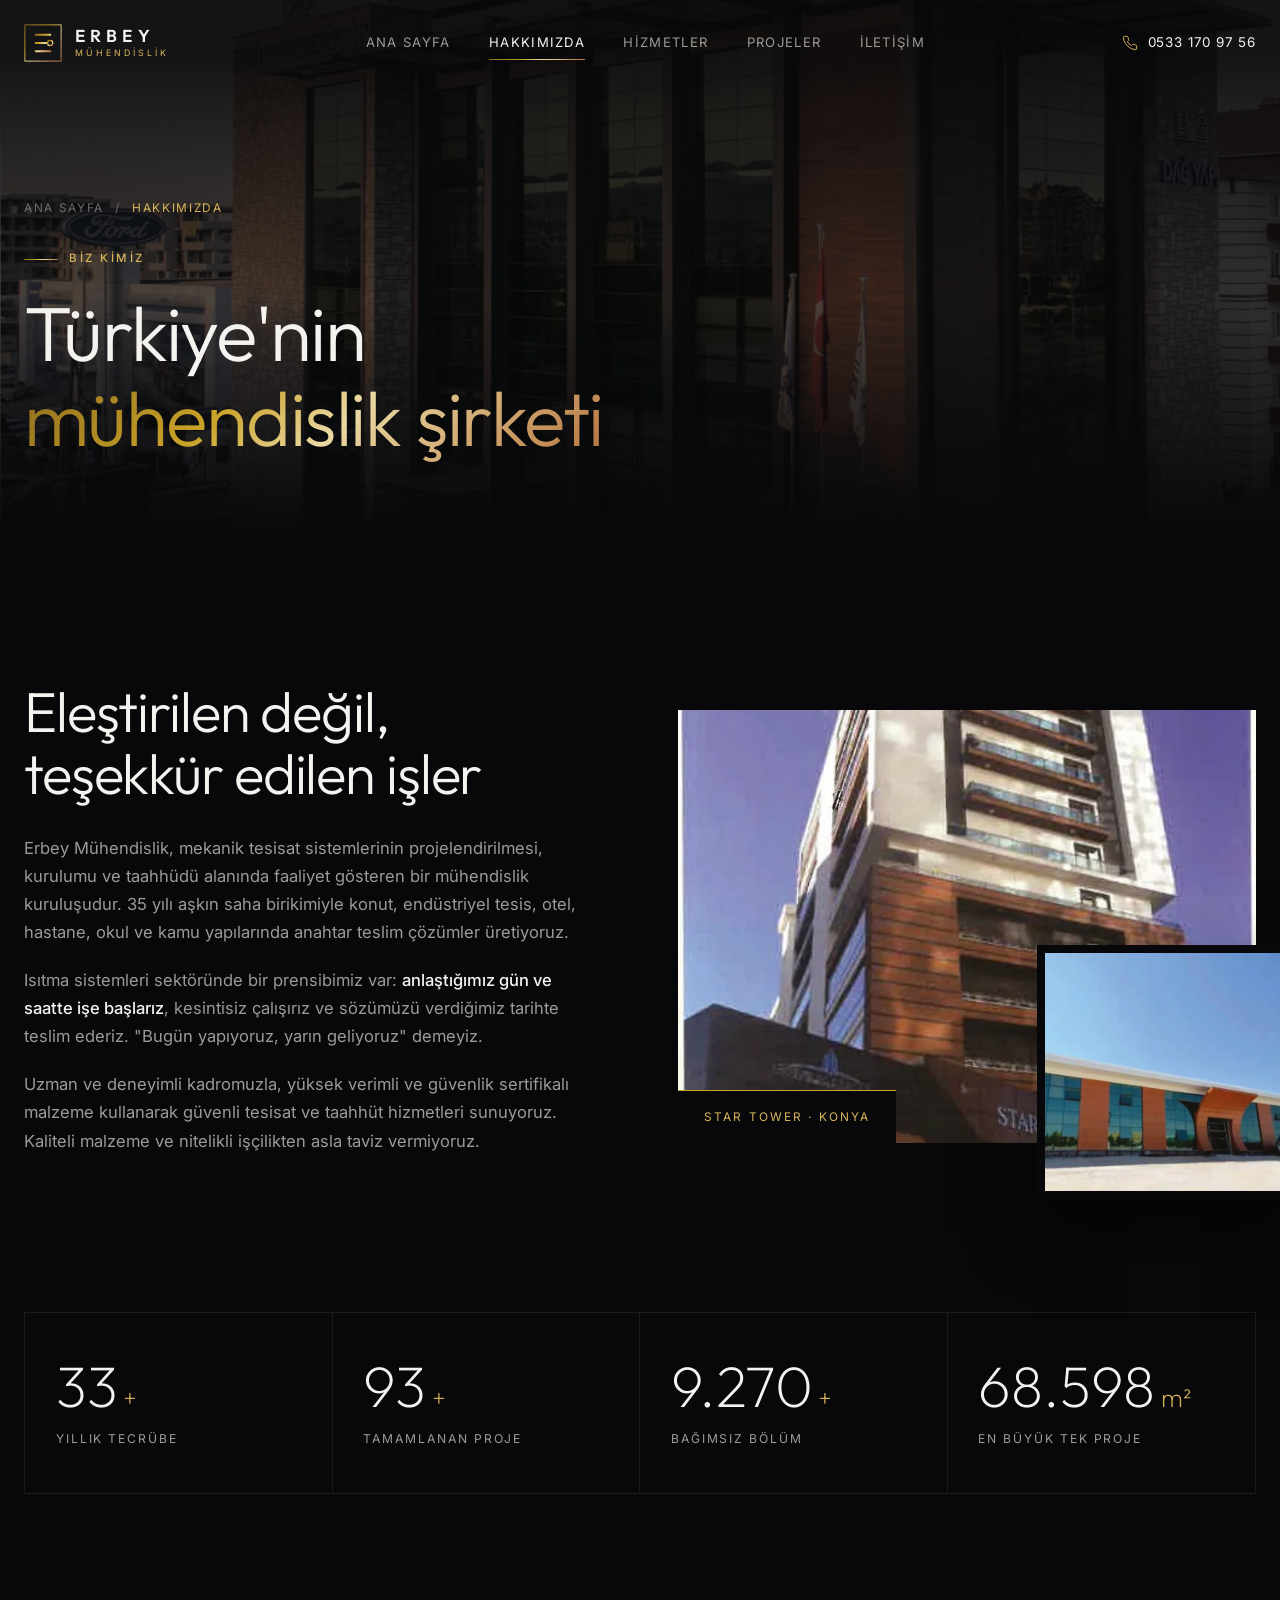
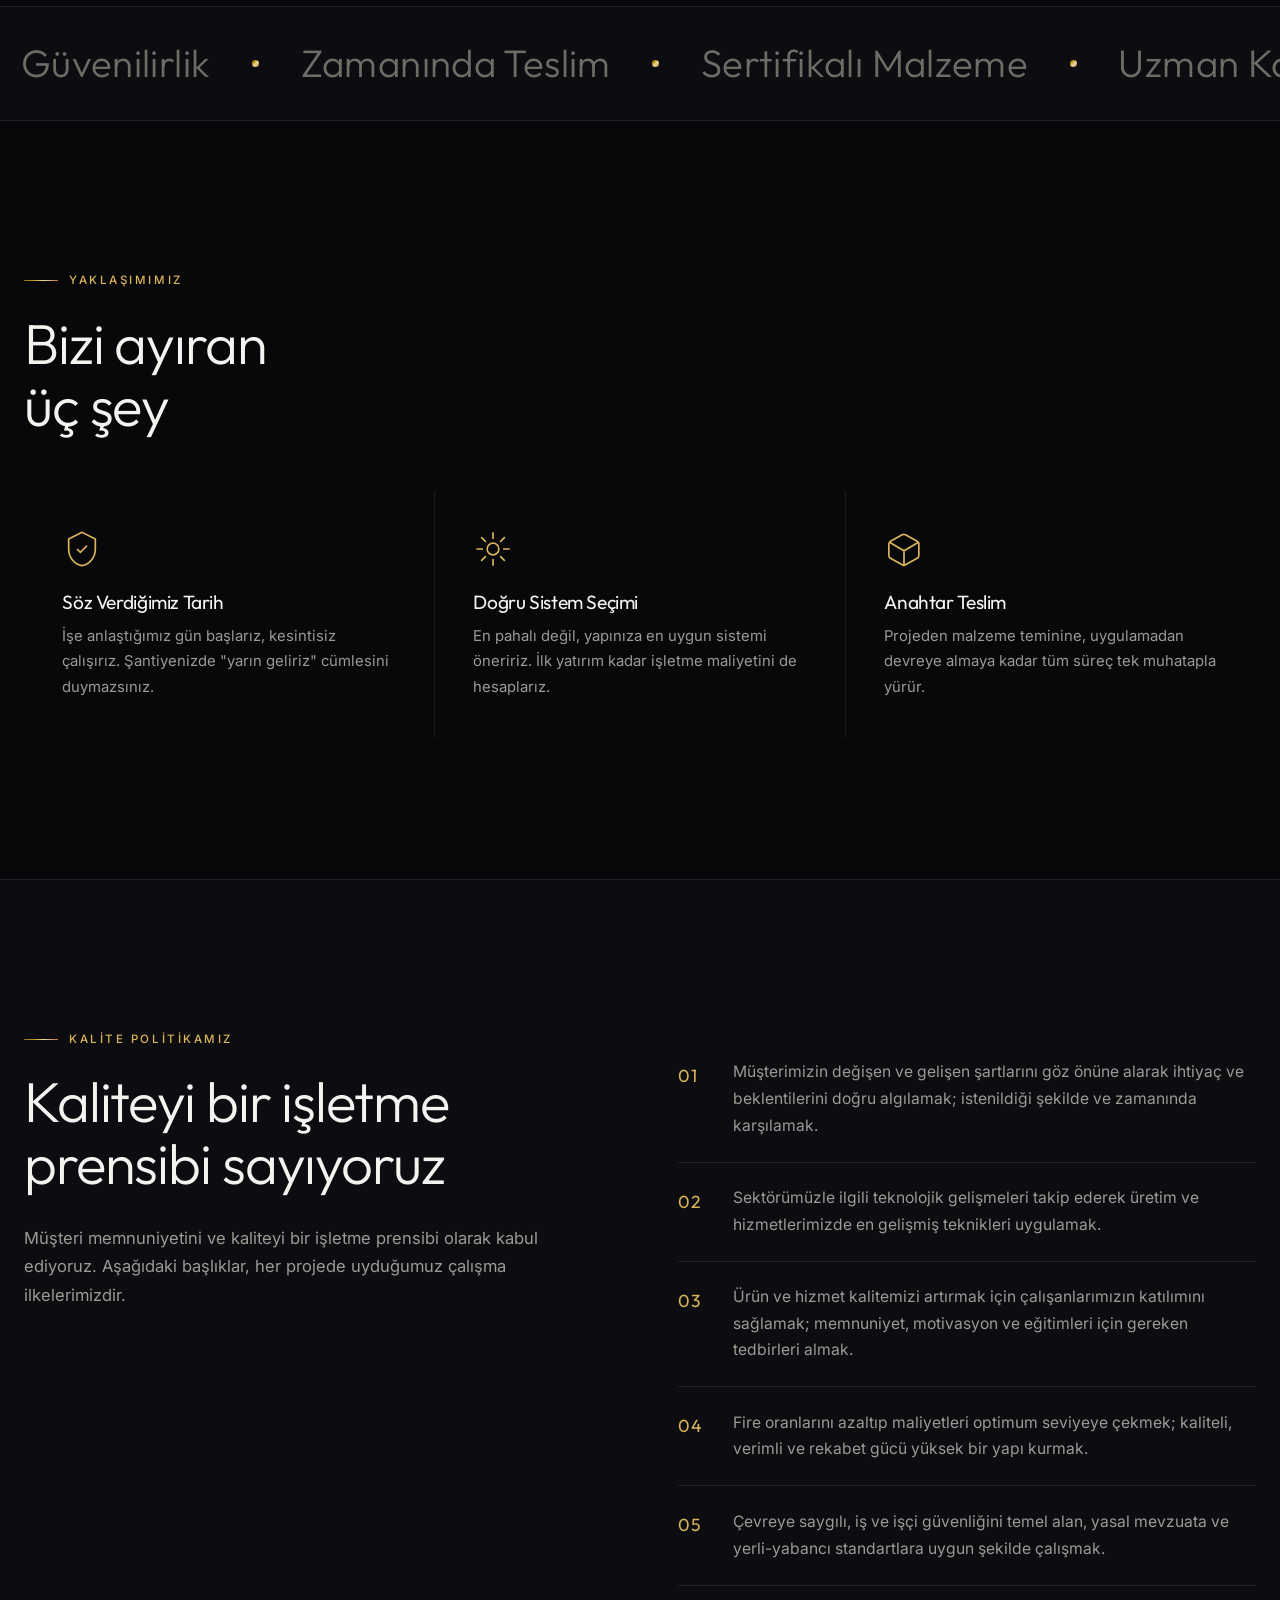
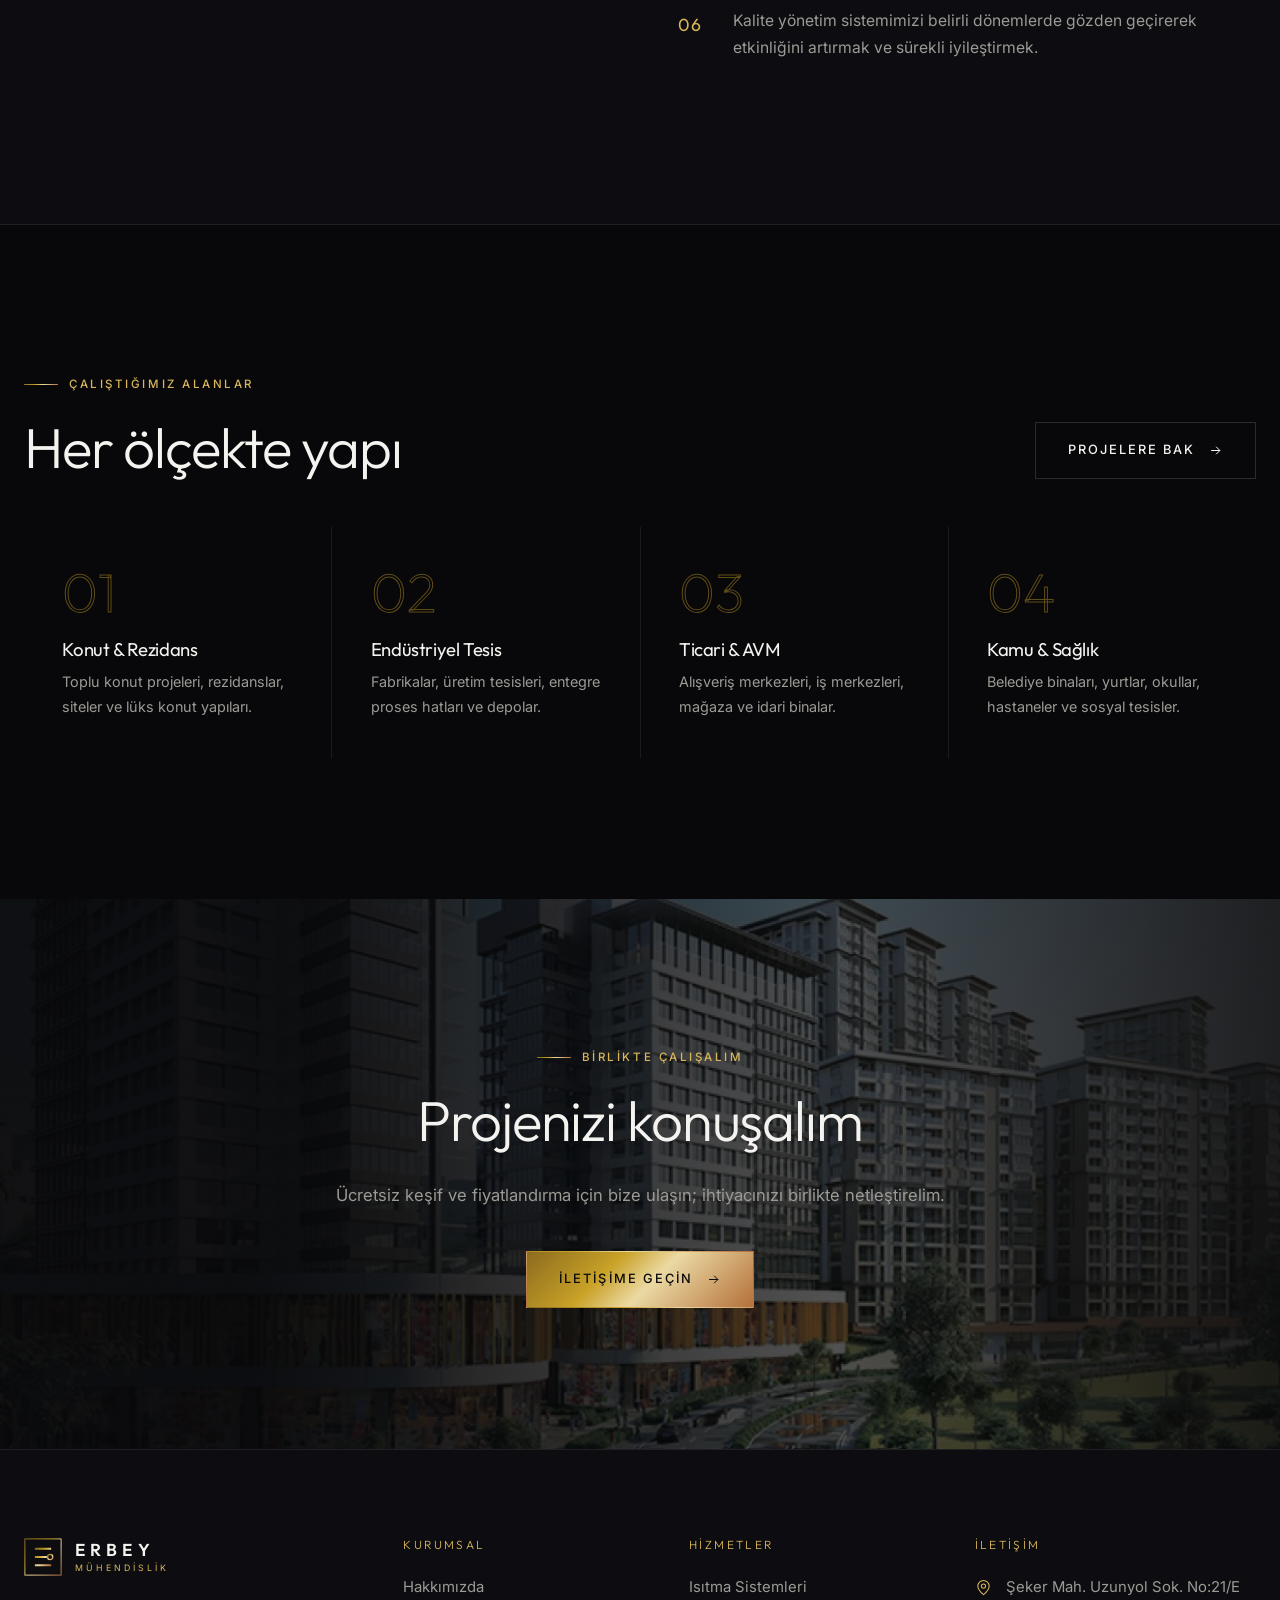
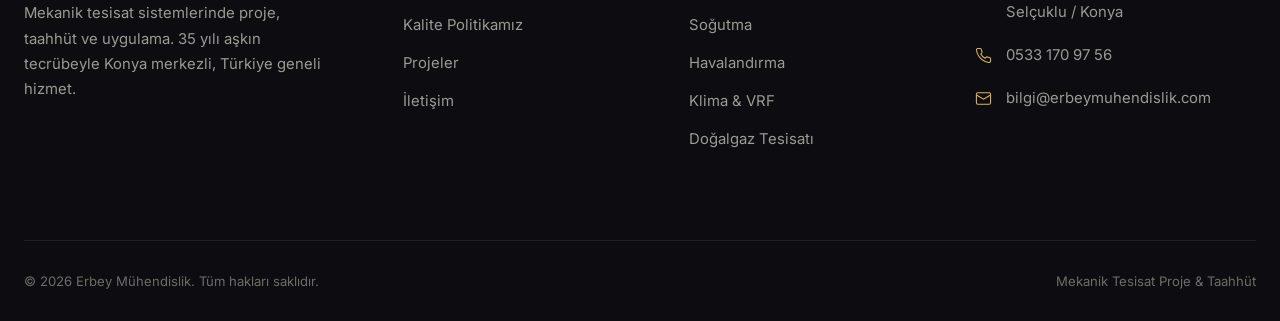
==== hakkimizda.html @ 3fdb0b30 "Erbey Mühendislik kurumsal web sitesi 5 sayfa (ana sayfa, hakkımızda, hizmetler, projeler, iletişim)" ====
<!DOCTYPE html>
<html lang="tr">
<head>
<meta charset="utf-8">
<meta name="viewport" content="width=device-width, initial-scale=1">
<title>Hakkımızda — Erbey Mühendislik</title>
<meta name="description" content="Erbey Mühendislik; 35 yılı aşkın tecrübeyle mekanik tesisat sistemlerinin projelendirilmesi, kurulumu ve taahhüdü alanında hizmet veren bir mühendislik kuruluşudur.">
<meta name="theme-color" content="#08080A">
<link rel="canonical" href="https://erbeymuhendislik.com/hakkimizda.html">
<meta property="og:type" content="website">
<meta property="og:title" content="Hakkımızda — Erbey Mühendislik">
<meta property="og:description" content="35 yılı aşkın mekanik tesisat tecrübesi.">
<meta property="og:image" content="assets/img/projeler/dag-muhendislik-idari-bina-800.jpg">

<link rel="icon" href="assets/img/favicon.svg" type="image/svg+xml">
<link rel="preconnect" href="https://fonts.googleapis.com">
<link rel="preconnect" href="https://fonts.gstatic.com" crossorigin>
<link href="https://fonts.googleapis.com/css2?family=Inter:wght@300;400;500&family=Outfit:wght@200;300;400;500;600&display=swap" rel="stylesheet">
<link rel="stylesheet" href="assets/css/style.css">
<style>
  .vals { display: grid; grid-template-columns: repeat(3, 1fr); gap: 1px; background: var(--line); }
  .val { background: var(--ink); padding: clamp(1.8rem, 3vw, 2.6rem); }
  .val__icon { width: 40px; height: 40px; color: var(--gold-soft); margin-bottom: 1.4rem; }
  .val__icon svg { width: 100%; height: 100%; stroke-width: 1; }
  .val h3 { font-size: 1.2rem; font-weight: 400; margin-bottom: .7rem; }
  .val p { font-size: .93rem; color: var(--muted); margin: 0; }
  .policy { list-style: none; margin: 2.4rem 0 0; padding: 0; display: grid; gap: 1.4rem; counter-reset: p; }
  .policy li {
    counter-increment: p; position: relative; padding-left: 3.4rem;
    color: var(--muted); font-size: .98rem; border-bottom: 1px solid var(--line); padding-bottom: 1.4rem;
  }
  .policy li:last-child { border-bottom: 0; }
  .policy li::before {
    content: counter(p, decimal-leading-zero); position: absolute; left: 0; top: .1rem;
    font-family: 'Outfit', sans-serif; font-size: 1.1rem; color: var(--gold-soft); letter-spacing: .04em;
  }
  @media (max-width: 900px) { .vals { grid-template-columns: 1fr; } }
</style>
</head>
<body>

<div class="pre" aria-hidden="true">
  <div class="pre__in">
    <img class="pre__mark" src="assets/img/logo.svg" alt="">
    <div class="pre__bar"><i></i></div>
    <div class="pre__txt">Erbey Mühendislik</div>
  </div>
</div>
<div class="progress" aria-hidden="true"></div>

<header class="hdr">
  <div class="hdr__in">
    <a class="logo" href="index.html" aria-label="Erbey Mühendislik ana sayfa">
      <img class="logo__mark" src="assets/img/logo.svg" alt="">
      <span class="logo__txt">
        <span class="logo__name">ERBEY</span>
        <span class="logo__sub">Mühendislik</span>
      </span>
    </a>
    <nav class="nav" aria-label="Ana menü">
      <a class="nav__link" href="index.html">Ana Sayfa</a>
      <a class="nav__link is-active" href="hakkimizda.html">Hakkımızda</a>
      <a class="nav__link" href="hizmetler.html">Hizmetler</a>
      <a class="nav__link" href="projeler.html">Projeler</a>
      <a class="nav__link" href="iletisim.html">İletişim</a>
    </nav>
    <div class="hdr__cta">
      <a class="hdr__phone" href="tel:+905331709756">
        <svg viewBox="0 0 24 24" fill="none" stroke="currentColor" stroke-width="1.5"><path d="M22 16.9v3a2 2 0 0 1-2.2 2 19.8 19.8 0 0 1-8.6-3.1 19.5 19.5 0 0 1-6-6A19.8 19.8 0 0 1 2.1 4.2 2 2 0 0 1 4.1 2h3a2 2 0 0 1 2 1.7c.1 1 .4 1.9.7 2.8a2 2 0 0 1-.4 2.1L8.1 9.9a16 16 0 0 0 6 6l1.3-1.3a2 2 0 0 1 2.1-.5c.9.4 1.8.6 2.8.7a2 2 0 0 1 1.7 2Z"/></svg>
        0533 170 97 56
      </a>
      <button class="burger" aria-label="Menüyü aç" aria-expanded="false"><span></span><span></span><span></span></button>
    </div>
  </div>
</header>

<div class="mmenu">
  <nav class="mmenu__list" aria-label="Mobil menü">
    <a class="mmenu__link" href="index.html">Ana Sayfa</a>
    <a class="mmenu__link" href="hakkimizda.html">Hakkımızda</a>
    <a class="mmenu__link" href="hizmetler.html">Hizmetler</a>
    <a class="mmenu__link" href="projeler.html">Projeler</a>
    <a class="mmenu__link" href="iletisim.html">İletişim</a>
  </nav>
  <div class="mmenu__foot">
    Şeker Mah. Uzunyol Sok. No:21/E · Selçuklu / Konya
    <a href="tel:+905331709756">0533 170 97 56</a>
    <a href="mailto:bilgi@erbeymuhendislik.com">bilgi@erbeymuhendislik.com</a>
  </div>
</div>

<main>

<section class="phead">
  <div class="phead__bg">
    <picture>
      <source srcset="assets/img/projeler/dag-muhendislik-idari-bina.webp" type="image/webp">
      <img src="assets/img/projeler/dag-muhendislik-idari-bina.jpg" alt="">
    </picture>
  </div>
  <div class="shell">
    <nav class="crumb" aria-label="Konum"><a href="index.html">Ana Sayfa</a> / <span>Hakkımızda</span></nav>
    <span class="eyebrow">Biz Kimiz</span>
    <h1 class="h-xl">Türkiye'nin<br><span class="gold-text">mühendislik şirketi</span></h1>
  </div>
</section>

<!-- Giriş -->
<section class="pad">
  <div class="shell split">
    <div data-rv="left">
      <h2 class="h-lg">Eleştirilen değil,<br>teşekkür edilen işler</h2>
      <p class="lede" style="margin-top:1.8rem">
        Erbey Mühendislik, mekanik tesisat sistemlerinin projelendirilmesi, kurulumu ve taahhüdü
        alanında faaliyet gösteren bir mühendislik kuruluşudur. 35 yılı aşkın saha birikimiyle
        konut, endüstriyel tesis, otel, hastane, okul ve kamu yapılarında anahtar teslim
        çözümler üretiyoruz.
      </p>
      <p class="lede" style="margin-top:1.2rem">
        Isıtma sistemleri sektöründe bir prensibimiz var: <b style="color:var(--text);font-weight:500">
        anlaştığımız gün ve saatte işe başlarız</b>, kesintisiz çalışırız ve sözümüzü verdiğimiz
        tarihte teslim ederiz. "Bugün yapıyoruz, yarın geliyoruz" demeyiz.
      </p>
      <p class="lede" style="margin-top:1.2rem">
        Uzman ve deneyimli kadromuzla, yüksek verimli ve güvenlik sertifikalı malzeme kullanarak
        güvenli tesisat ve taahhüt hizmetleri sunuyoruz. Kaliteli malzeme ve nitelikli işçilikten
        asla taviz vermiyoruz.
      </p>
    </div>

    <div class="figure-stack" data-rv="right" data-rvd=".15">
      <div class="figure">
        <picture>
          <source srcset="assets/img/projeler/star-tower-sitesi-800.webp" type="image/webp">
          <img src="assets/img/projeler/star-tower-sitesi-800.jpg" alt="Star Tower Sitesi" loading="lazy">
        </picture>
        <span class="figure__tag">Star Tower · Konya</span>
      </div>
      <div class="figure figure-stack__b">
        <picture>
          <source srcset="assets/img/projeler/ozen-makina-800.webp" type="image/webp">
          <img src="assets/img/projeler/ozen-makina-800.jpg" alt="Özen Makina tesisi" loading="lazy">
        </picture>
      </div>
    </div>
  </div>
</section>

<!-- Rakamlar -->
<section style="padding-bottom:clamp(4rem,9vw,7rem)">
  <div class="shell">
    <div class="stats" data-rv>
      <div class="stat">
        <div class="stat__num"><span data-count="35">0</span><i>+</i></div>
        <div class="stat__label">Yıllık Tecrübe</div>
      </div>
      <div class="stat">
        <div class="stat__num"><span data-count="100">0</span><i>+</i></div>
        <div class="stat__label">Tamamlanan Proje</div>
      </div>
      <div class="stat">
        <div class="stat__num"><span data-count="10000">0</span><i>+</i></div>
        <div class="stat__label">Bağımsız Bölüm</div>
      </div>
      <div class="stat">
        <div class="stat__num"><span data-count="74000">0</span><i>m²</i></div>
        <div class="stat__label">En Büyük Tek Proje</div>
      </div>
    </div>
  </div>
</section>

<div class="marquee marquee--rev" aria-hidden="true" style="--dur:36s">
  <div class="marquee__track">
    <span class="marquee__item">Güvenilirlik</span><span class="marquee__item">Zamanında Teslim</span>
    <span class="marquee__item">Sertifikalı Malzeme</span><span class="marquee__item">Uzman Kadro</span>
    <span class="marquee__item">Enerji Verimliliği</span><span class="marquee__item">İş Güvenliği</span>
    <span class="marquee__item">Güvenilirlik</span><span class="marquee__item">Zamanında Teslim</span>
    <span class="marquee__item">Sertifikalı Malzeme</span><span class="marquee__item">Uzman Kadro</span>
    <span class="marquee__item">Enerji Verimliliği</span><span class="marquee__item">İş Güvenliği</span>
  </div>
</div>

<!-- Değerler -->
<section class="pad">
  <div class="shell">
    <div style="max-width:44rem;margin-bottom:3.4rem" data-rv>
      <span class="eyebrow">Yaklaşımımız</span>
      <h2 class="h-lg">Bizi ayıran<br>üç şey</h2>
    </div>
    <div class="vals" data-rv>
      <div class="val">
        <div class="val__icon"><svg viewBox="0 0 24 24" fill="none" stroke="currentColor"><path d="M12 2 4 6v6c0 5 3.4 9.4 8 10 4.6-.6 8-5 8-10V6l-8-4Z"/><path d="m9 12 2 2 4-4"/></svg></div>
        <h3>Söz Verdiğimiz Tarih</h3>
        <p>İşe anlaştığımız gün başlarız, kesintisiz çalışırız. Şantiyenizde "yarın geliriz" cümlesini duymazsınız.</p>
      </div>
      <div class="val">
        <div class="val__icon"><svg viewBox="0 0 24 24" fill="none" stroke="currentColor"><path d="M12 2v4M12 18v4M4.9 4.9l2.8 2.8M16.3 16.3l2.8 2.8M2 12h4M18 12h4M4.9 19.1l2.8-2.8M16.3 7.7l2.8-2.8"/><circle cx="12" cy="12" r="3.5"/></svg></div>
        <h3>Doğru Sistem Seçimi</h3>
        <p>En pahalı değil, yapınıza en uygun sistemi öneririz. İlk yatırım kadar işletme maliyetini de hesaplarız.</p>
      </div>
      <div class="val">
        <div class="val__icon"><svg viewBox="0 0 24 24" fill="none" stroke="currentColor"><path d="M20.9 8.6a2 2 0 0 0-1-1.2l-7-3.9a2 2 0 0 0-2 0l-7 3.9a2 2 0 0 0-1 1.7v6.8a2 2 0 0 0 1 1.7l7 3.9a2 2 0 0 0 2 0l7-3.9a2 2 0 0 0 1-1.7V9.3Z"/><path d="m3.3 8 8.7 5 8.7-5M12 22V13"/></svg></div>
        <h3>Anahtar Teslim</h3>
        <p>Projeden malzeme teminine, uygulamadan devreye almaya kadar tüm süreç tek muhatapla yürür.</p>
      </div>
    </div>
  </div>
</section>

<!-- Kalite politikası -->
<section class="pad" id="kalite" style="background:var(--ink-1);border-block:1px solid var(--line);scroll-margin-top:90px">
  <div class="shell split split--top">
    <div data-rv="left">
      <span class="eyebrow">Kalite Politikamız</span>
      <h2 class="h-lg">Kaliteyi bir işletme<br>prensibi sayıyoruz</h2>
      <p class="lede" style="margin-top:1.8rem">
        Müşteri memnuniyetini ve kaliteyi bir işletme prensibi olarak kabul ediyoruz.
        Aşağıdaki başlıklar, her projede uyduğumuz çalışma ilkelerimizdir.
      </p>
    </div>
    <div data-rv="right" data-rvd=".1">
      <ol class="policy">
        <li>Müşterimizin değişen ve gelişen şartlarını göz önüne alarak ihtiyaç ve beklentilerini doğru algılamak; istenildiği şekilde ve zamanında karşılamak.</li>
        <li>Sektörümüzle ilgili teknolojik gelişmeleri takip ederek üretim ve hizmetlerimizde en gelişmiş teknikleri uygulamak.</li>
        <li>Ürün ve hizmet kalitemizi artırmak için çalışanlarımızın katılımını sağlamak; memnuniyet, motivasyon ve eğitimleri için gereken tedbirleri almak.</li>
        <li>Fire oranlarını azaltıp maliyetleri optimum seviyeye çekmek; kaliteli, verimli ve rekabet gücü yüksek bir yapı kurmak.</li>
        <li>Çevreye saygılı, iş ve işçi güvenliğini temel alan, yasal mevzuata ve yerli-yabancı standartlara uygun şekilde çalışmak.</li>
        <li>Kalite yönetim sistemimizi belirli dönemlerde gözden geçirerek etkinliğini artırmak ve sürekli iyileştirmek.</li>
      </ol>
    </div>
  </div>
</section>

<!-- Sektörler -->
<section class="pad">
  <div class="shell">
    <div class="rail-head" data-rv>
      <div>
        <span class="eyebrow">Çalıştığımız Alanlar</span>
        <h2 class="h-lg">Her ölçekte yapı</h2>
      </div>
      <a class="btn" href="projeler.html">
        Projelere Bak
        <svg viewBox="0 0 24 24" fill="none" stroke="currentColor" stroke-width="1.6"><path d="M5 12h14M13 6l6 6-6 6"/></svg>
      </a>
    </div>
    <div class="steps" data-rv>
      <div class="step">
        <div class="step__no">01</div>
        <h3 class="step__title">Konut &amp; Rezidans</h3>
        <p class="step__desc">Toplu konut projeleri, rezidanslar, siteler ve lüks konut yapıları.</p>
      </div>
      <div class="step">
        <div class="step__no">02</div>
        <h3 class="step__title">Endüstriyel Tesis</h3>
        <p class="step__desc">Fabrikalar, üretim tesisleri, entegre proses hatları ve depolar.</p>
      </div>
      <div class="step">
        <div class="step__no">03</div>
        <h3 class="step__title">Ticari &amp; AVM</h3>
        <p class="step__desc">Alışveriş merkezleri, iş merkezleri, mağaza ve idari binalar.</p>
      </div>
      <div class="step">
        <div class="step__no">04</div>
        <h3 class="step__title">Kamu &amp; Sağlık</h3>
        <p class="step__desc">Belediye binaları, yurtlar, okullar, hastaneler ve sosyal tesisler.</p>
      </div>
    </div>
  </div>
</section>

<section class="cta pad">
  <div class="cta__bg">
    <picture>
      <source srcset="assets/img/projeler/gaziosmanpasa-toki-istanbul.webp" type="image/webp">
      <img src="assets/img/projeler/gaziosmanpasa-toki-istanbul.jpg" alt="" loading="lazy">
    </picture>
  </div>
  <div class="shell cta__in" data-rv="zoom">
    <span class="eyebrow" style="justify-content:center">Birlikte Çalışalım</span>
    <h2 class="h-lg">Projenizi konuşalım</h2>
    <p class="lede" style="margin:1.8rem auto 2.6rem">
      Ücretsiz keşif ve fiyatlandırma için bize ulaşın; ihtiyacınızı birlikte netleştirelim.
    </p>
    <a class="btn btn--gold" href="iletisim.html">
      İletişime Geçin
      <svg viewBox="0 0 24 24" fill="none" stroke="currentColor" stroke-width="1.6"><path d="M5 12h14M13 6l6 6-6 6"/></svg>
    </a>
  </div>
</section>

</main>

<footer class="ftr">
  <div class="shell ftr__top">
    <div>
      <a class="logo" href="index.html">
        <img class="logo__mark" src="assets/img/logo.svg" alt="">
        <span class="logo__txt">
          <span class="logo__name">ERBEY</span>
          <span class="logo__sub">Mühendislik</span>
        </span>
      </a>
      <p class="ftr__about">
        Mekanik tesisat sistemlerinde proje, taahhüt ve uygulama.
        35 yılı aşkın tecrübeyle Konya merkezli, Türkiye geneli hizmet.
      </p>
    </div>
    <div>
      <h4 class="ftr__h">Kurumsal</h4>
      <ul class="ftr__list">
        <li><a href="hakkimizda.html">Hakkımızda</a></li>
        <li><a href="hakkimizda.html#kalite">Kalite Politikamız</a></li>
        <li><a href="projeler.html">Projeler</a></li>
        <li><a href="iletisim.html">İletişim</a></li>
      </ul>
    </div>
    <div>
      <h4 class="ftr__h">Hizmetler</h4>
      <ul class="ftr__list">
        <li><a href="hizmetler.html#isitma">Isıtma Sistemleri</a></li>
        <li><a href="hizmetler.html#sogutma">Soğutma</a></li>
        <li><a href="hizmetler.html#havalandirma">Havalandırma</a></li>
        <li><a href="hizmetler.html#klima">Klima &amp; VRF</a></li>
        <li><a href="hizmetler.html#dogalgaz">Doğalgaz Tesisatı</a></li>
      </ul>
    </div>
    <div>
      <h4 class="ftr__h">İletişim</h4>
      <div class="ftr__contact">
        <div class="ftr__item">
          <svg viewBox="0 0 24 24" fill="none" stroke="currentColor" stroke-width="1.5"><path d="M20 10c0 6-8 12-8 12s-8-6-8-12a8 8 0 0 1 16 0Z"/><circle cx="12" cy="10" r="3"/></svg>
          <span>Şeker Mah. Uzunyol Sok. No:21/E<br>Selçuklu / Konya</span>
        </div>
        <div class="ftr__item">
          <svg viewBox="0 0 24 24" fill="none" stroke="currentColor" stroke-width="1.5"><path d="M22 16.9v3a2 2 0 0 1-2.2 2 19.8 19.8 0 0 1-8.6-3.1 19.5 19.5 0 0 1-6-6A19.8 19.8 0 0 1 2.1 4.2 2 2 0 0 1 4.1 2h3a2 2 0 0 1 2 1.7c.1 1 .4 1.9.7 2.8a2 2 0 0 1-.4 2.1L8.1 9.9a16 16 0 0 0 6 6l1.3-1.3a2 2 0 0 1 2.1-.5c.9.4 1.8.6 2.8.7a2 2 0 0 1 1.7 2Z"/></svg>
          <a href="tel:+905331709756">0533 170 97 56</a>
        </div>
        <div class="ftr__item">
          <svg viewBox="0 0 24 24" fill="none" stroke="currentColor" stroke-width="1.5"><rect x="2" y="4" width="20" height="16" rx="2"/><path d="m2 7 10 6 10-6"/></svg>
          <a href="mailto:bilgi@erbeymuhendislik.com">bilgi@erbeymuhendislik.com</a>
        </div>
      </div>
    </div>
  </div>
  <div class="shell ftr__bot">
    <span>© <span data-year>2026</span> Erbey Mühendislik. Tüm hakları saklıdır.</span>
    <span>Mekanik Tesisat Proje &amp; Taahhüt</span>
  </div>
</footer>

<button class="totop" aria-label="Yukarı çık">
  <svg viewBox="0 0 24 24" fill="none" stroke="currentColor" stroke-width="1.6"><path d="M12 19V5M5 12l7-7 7 7"/></svg>
</button>

<script src="assets/js/projects.js"></script>
<script src="assets/js/main.js"></script>
</body>
</html>
---- assets/css/style.css ----
/* ==========================================================================
   ERBEY MÜHENDİSLİK — Ana stil dosyası
   Koyu tema + altın/bakır aksan
   ========================================================================== */

/* --- Değişkenler ------------------------------------------------------- */
:root {
  --ink:        #08080A;
  --ink-1:      #0D0D11;
  --ink-2:      #131318;
  --ink-3:      #1A1A21;
  --line:       rgba(255, 255, 255, .08);
  --line-2:     rgba(255, 255, 255, .14);

  --gold:       #C9A227;
  --gold-soft:  #D9B65A;
  --gold-lite:  #EBD9A3;
  --copper:     #B4703A;

  --text:       #F4F3F0;
  --muted:      #9C9A94;
  --muted-2:    #6E6C67;

  --grad-gold:  linear-gradient(135deg, #8C6B1F 0%, #C9A227 35%, #EBD9A3 55%, #B4703A 100%);

  --shell:      min(1320px, 100% - 3rem);
  --r:          2px;

  --ease:       cubic-bezier(.22, 1, .36, 1);
  --ease-io:    cubic-bezier(.65, 0, .35, 1);

  --hdr-h:      86px;
}

/* --- Reset ------------------------------------------------------------- */
*, *::before, *::after { box-sizing: border-box; }

html {
  scroll-behavior: smooth;
  -webkit-text-size-adjust: 100%;
  overflow-x: clip;
}

body {
  margin: 0;
  background: var(--ink);
  color: var(--text);
  font-family: 'Inter', -apple-system, BlinkMacSystemFont, 'Segoe UI', Roboto, sans-serif;
  font-size: 16px;
  line-height: 1.7;
  font-weight: 400;
  overflow-x: hidden;
  -webkit-font-smoothing: antialiased;
  -moz-osx-font-smoothing: grayscale;
}

body.no-scroll { overflow: hidden; }

img { max-width: 100%; display: block; }
a { color: inherit; text-decoration: none; }
button { font: inherit; color: inherit; background: none; border: 0; cursor: pointer; }
input, textarea, select { font: inherit; color: inherit; }

h1, h2, h3, h4 {
  font-family: 'Outfit', 'Inter', sans-serif;
  font-weight: 300;
  line-height: 1.1;
  letter-spacing: -.02em;
  margin: 0;
}

::selection { background: var(--gold); color: #000; }

/* --- Yardımcılar ------------------------------------------------------- */
.shell { width: var(--shell); margin-inline: auto; }

.eyebrow {
  display: inline-flex;
  align-items: center;
  gap: .7rem;
  font-size: .72rem;
  font-weight: 500;
  letter-spacing: .22em;
  text-transform: uppercase;
  color: var(--gold-soft);
  margin-bottom: 1.4rem;
}
.eyebrow::before {
  content: '';
  width: 34px;
  height: 1px;
  background: var(--grad-gold);
}

.h-xl { font-size: clamp(2.4rem, 6vw, 5rem); }
.h-lg { font-size: clamp(2rem, 4.4vw, 3.6rem); }
.h-md { font-size: clamp(1.5rem, 2.6vw, 2.2rem); }

.gold-text {
  background: var(--grad-gold);
  -webkit-background-clip: text;
  background-clip: text;
  color: transparent;
}

.lede {
  font-size: clamp(1rem, 1.3vw, 1.15rem);
  color: var(--muted);
  max-width: 62ch;
}

section { position: relative; }
.pad { padding-block: clamp(5rem, 11vw, 9rem); }

.rule {
  height: 1px;
  background: linear-gradient(90deg, transparent, var(--line-2), transparent);
  border: 0;
  margin: 0;
}

/* --- Butonlar ---------------------------------------------------------- */
.btn {
  --bg: transparent;
  position: relative;
  display: inline-flex;
  align-items: center;
  gap: .8rem;
  padding: 1.05rem 2rem;
  font-size: .8rem;
  font-weight: 500;
  letter-spacing: .16em;
  text-transform: uppercase;
  border: 1px solid var(--line-2);
  background: var(--bg);
  overflow: hidden;
  isolation: isolate;
  transition: color .45s var(--ease), border-color .45s var(--ease);
}
.btn::before {
  content: '';
  position: absolute;
  inset: 0;
  background: var(--grad-gold);
  transform: translateY(101%);
  transition: transform .5s var(--ease);
  z-index: -1;
}
.btn:hover { color: #0A0A0A; border-color: transparent; }
.btn:hover::before { transform: translateY(0); }
.btn svg { width: 15px; height: 15px; transition: transform .45s var(--ease); }
.btn:hover svg { transform: translateX(4px); }

.btn--gold { background: var(--grad-gold); color: #0A0A0A; border-color: transparent; }
.btn--gold::before { background: var(--text); }
.btn--gold:hover { color: #0A0A0A; }

/* --- Header ------------------------------------------------------------ */
.hdr {
  position: fixed;
  inset: 0 0 auto;
  z-index: 90;
  height: var(--hdr-h);
  display: flex;
  align-items: center;
  transition: height .45s var(--ease), background .45s var(--ease),
              backdrop-filter .45s var(--ease), border-color .45s var(--ease);
  border-bottom: 1px solid transparent;
}
.hdr.is-stuck {
  height: 68px;
  background: rgba(8, 8, 10, .82);
  backdrop-filter: blur(18px) saturate(1.4);
  -webkit-backdrop-filter: blur(18px) saturate(1.4);
  border-bottom-color: var(--line);
}
.hdr__in {
  width: var(--shell);
  margin-inline: auto;
  display: flex;
  align-items: center;
  justify-content: space-between;
  gap: 2rem;
}

/* Logo */
.logo { display: flex; align-items: center; gap: .8rem; flex-shrink: 0; }
.logo__mark { width: 38px; height: 38px; flex-shrink: 0; }
.logo__txt { display: flex; flex-direction: column; line-height: 1; }
.logo__name {
  font-family: 'Outfit', sans-serif;
  font-size: 1.08rem;
  font-weight: 600;
  letter-spacing: .3em;
}
.logo__sub {
  font-size: .55rem;
  letter-spacing: .34em;
  color: var(--gold-soft);
  margin-top: .34rem;
  text-transform: uppercase;
}

/* Menü */
.nav { display: flex; align-items: center; gap: 2.4rem; }
.nav__link {
  position: relative;
  font-size: .82rem;
  font-weight: 400;
  letter-spacing: .1em;
  text-transform: uppercase;
  color: var(--muted);
  padding-block: .4rem;
  transition: color .35s var(--ease);
}
.nav__link::after {
  content: '';
  position: absolute;
  left: 0; bottom: 0;
  width: 100%;
  height: 1px;
  background: var(--grad-gold);
  transform: scaleX(0);
  transform-origin: right;
  transition: transform .45s var(--ease);
}
.nav__link:hover, .nav__link.is-active { color: var(--text); }
.nav__link:hover::after, .nav__link.is-active::after { transform: scaleX(1); transform-origin: left; }

.hdr__cta { display: flex; align-items: center; gap: 1.2rem; }
.hdr__phone {
  display: flex;
  align-items: center;
  gap: .6rem;
  font-size: .84rem;
  letter-spacing: .06em;
  color: var(--text);
  white-space: nowrap;
}
.hdr__phone svg { width: 16px; height: 16px; color: var(--gold-soft); }

/* Mobil menü butonu */
.burger {
  display: none;
  width: 44px; height: 44px;
  position: relative;
  z-index: 101;
}
.burger span {
  position: absolute;
  left: 10px;
  width: 24px; height: 1.5px;
  background: var(--text);
  transition: transform .4s var(--ease), opacity .3s var(--ease), width .4s var(--ease);
}
.burger span:nth-child(1) { top: 17px; }
.burger span:nth-child(2) { top: 23px; width: 16px; }
.burger span:nth-child(3) { top: 29px; }
.burger.is-open span:nth-child(1) { transform: translateY(6px) rotate(45deg); }
.burger.is-open span:nth-child(2) { opacity: 0; }
.burger.is-open span:nth-child(3) { transform: translateY(-6px) rotate(-45deg); }

/* Mobil menü paneli */
.mmenu {
  position: fixed;
  inset: 0;
  z-index: 100;
  background: var(--ink-1);
  display: flex;
  flex-direction: column;
  justify-content: center;
  padding: 6rem 2rem 3rem;
  clip-path: circle(0% at calc(100% - 40px) 40px);
  transition: clip-path .8s var(--ease);
  visibility: hidden;
}
.mmenu.is-open { clip-path: circle(150% at calc(100% - 40px) 40px); visibility: visible; }
.mmenu__list { display: flex; flex-direction: column; gap: .4rem; }
.mmenu__link {
  font-family: 'Outfit', sans-serif;
  font-size: clamp(1.9rem, 8vw, 2.8rem);
  font-weight: 300;
  letter-spacing: -.01em;
  padding-block: .5rem;
  border-bottom: 1px solid var(--line);
  opacity: 0;
  transform: translateY(24px);
  transition: opacity .5s var(--ease), transform .5s var(--ease), color .3s;
}
.mmenu.is-open .mmenu__link { opacity: 1; transform: none; }
.mmenu__link:hover { color: var(--gold-soft); }
.mmenu__foot { margin-top: 2.5rem; color: var(--muted); font-size: .9rem; }
.mmenu__foot a { display: block; margin-top: .4rem; color: var(--gold-soft); }

/* --- Hero -------------------------------------------------------------- */
.hero {
  position: relative;
  height: 100svh;
  min-height: 620px;
  display: flex;
  align-items: flex-end;
  overflow: hidden;
}
.hero__bg { position: absolute; inset: 0; }
.hero__slide {
  position: absolute;
  inset: 0;
  opacity: 0;
  transition: opacity 1.5s var(--ease-io);
}
.hero__slide.is-on { opacity: 1; }
.hero__slide img {
  width: 100%; height: 100%;
  object-fit: cover;
  transform: scale(1.12);
  transition: transform 8s linear;
  will-change: transform;
}
.hero__slide.is-on img { transform: scale(1); }
.hero__bg::after {
  content: '';
  position: absolute;
  inset: 0;
  background:
    linear-gradient(180deg, rgba(8,8,10,.86) 0%, rgba(8,8,10,.24) 34%, rgba(8,8,10,.68) 72%, var(--ink) 100%),
    linear-gradient(90deg, rgba(8,8,10,.82) 0%, rgba(8,8,10,.1) 62%);
}

.hero__in {
  position: relative;
  width: var(--shell);
  margin-inline: auto;
  padding-bottom: clamp(3rem, 8vh, 6rem);
  z-index: 2;
}
.hero__title {
  font-size: clamp(2.6rem, 7.4vw, 6.2rem);
  font-weight: 200;
  line-height: 1.02;
  max-width: 16ch;
  margin-bottom: 1.8rem;
}
.hero__title b { font-weight: 500; }
.hero__lede { max-width: 46ch; color: #C9C7C2; margin-bottom: 2.6rem; }
.hero__actions { display: flex; flex-wrap: wrap; gap: 1rem; }

/* Hero alt bar */
.hero__bar {
  position: absolute;
  left: 0; right: 0; bottom: 0;
  z-index: 3;
  border-top: 1px solid var(--line);
  background: rgba(8, 8, 10, .3);
  backdrop-filter: blur(8px);
  -webkit-backdrop-filter: blur(8px);
}
.hero__bar-in {
  width: var(--shell);
  margin-inline: auto;
  display: flex;
  align-items: center;
  justify-content: space-between;
  gap: 2rem;
  padding-block: 1.1rem;
}
.hero__caption { font-size: .82rem; letter-spacing: .1em; color: var(--muted); }
.hero__caption b { color: var(--text); font-weight: 500; }
.hero__dots { display: flex; gap: .6rem; }
.hero__dot {
  width: 42px; height: 2px;
  background: var(--line-2);
  position: relative;
  overflow: hidden;
}
.hero__dot i {
  position: absolute;
  inset: 0;
  background: var(--grad-gold);
  transform: scaleX(0);
  transform-origin: left;
}
.hero__dot.is-on i { animation: dotFill 6s linear forwards; }
@keyframes dotFill { to { transform: scaleX(1); } }

.hero__scroll {
  position: absolute;
  right: 0; bottom: 6.2rem;
  z-index: 3;
  writing-mode: vertical-rl;
  font-size: .68rem;
  letter-spacing: .3em;
  text-transform: uppercase;
  color: var(--muted);
  display: flex;
  align-items: center;
  gap: 1rem;
}
.hero__scroll::after {
  content: '';
  width: 1px; height: 60px;
  background: linear-gradient(var(--gold), transparent);
  animation: scrollPulse 2.4s var(--ease-io) infinite;
}
@keyframes scrollPulse {
  0%   { transform: scaleY(0); transform-origin: top; }
  45%  { transform: scaleY(1); transform-origin: top; }
  55%  { transform: scaleY(1); transform-origin: bottom; }
  100% { transform: scaleY(0); transform-origin: bottom; }
}

/* --- Marquee (kayan şerit) --------------------------------------------- */
.marquee {
  --dur: 42s;
  overflow: hidden;
  border-block: 1px solid var(--line);
  padding-block: 1.5rem;
  background: var(--ink-1);
  user-select: none;
}
.marquee__track {
  display: flex;
  width: max-content;
  animation: mq var(--dur) linear infinite;
}
.marquee--rev .marquee__track { animation-direction: reverse; }
.marquee:hover .marquee__track { animation-play-state: paused; }
@keyframes mq { to { transform: translateX(-50%); } }

.marquee__item {
  display: inline-flex;
  align-items: center;
  gap: 2.6rem;
  padding-inline: 1.3rem;
  font-family: 'Outfit', sans-serif;
  font-size: clamp(1.4rem, 3vw, 2.4rem);
  font-weight: 300;
  letter-spacing: .01em;
  white-space: nowrap;
  color: var(--muted-2);
  transition: color .4s;
}
.marquee__item:hover { color: var(--gold-soft); }
.marquee__item::after {
  content: '';
  width: 7px; height: 7px;
  border-radius: 50%;
  background: var(--grad-gold);
  flex-shrink: 0;
}
.marquee--gold .marquee__item { color: transparent; -webkit-text-stroke: 1px rgba(201,162,39,.5); }
.marquee--gold .marquee__item:hover {
  color: var(--gold-soft); -webkit-text-stroke-color: transparent;
}

/* --- Intro / hakkında -------------------------------------------------- */
.split {
  display: grid;
  grid-template-columns: 1fr 1fr;
  gap: clamp(2.5rem, 6vw, 6rem);
  align-items: center;
}
.split--top { align-items: start; }

.figure {
  position: relative;
  overflow: hidden;
}
.figure img {
  width: 100%;
  aspect-ratio: 4 / 3;
  object-fit: cover;
  transition: transform 1.4s var(--ease);
}
.figure:hover img { transform: scale(1.05); }
.figure--tall img { aspect-ratio: 3 / 4; }
.figure__tag {
  position: absolute;
  left: 0; bottom: 0;
  background: var(--ink);
  border-top: 1px solid var(--gold);
  padding: 1rem 1.6rem;
  font-size: .74rem;
  letter-spacing: .18em;
  text-transform: uppercase;
  color: var(--gold-soft);
}

.figure-stack { position: relative; }
.figure-stack__b {
  position: absolute;
  right: -6%; bottom: -13%;
  width: 44%;
  border: 8px solid var(--ink);
  box-shadow: 0 30px 60px rgba(0, 0, 0, .5);
}
.figure-stack__b img { aspect-ratio: 1; }

/* --- Rakamlar ---------------------------------------------------------- */
.stats {
  display: grid;
  grid-template-columns: repeat(4, 1fr);
  border: 1px solid var(--line);
}
.stat {
  padding: clamp(1.8rem, 3.4vw, 3rem) clamp(1.2rem, 2.4vw, 2.2rem);
  border-right: 1px solid var(--line);
  position: relative;
  overflow: hidden;
}
.stat:last-child { border-right: 0; }
.stat::after {
  content: '';
  position: absolute;
  left: 0; bottom: 0;
  width: 100%; height: 2px;
  background: var(--grad-gold);
  transform: scaleX(0);
  transform-origin: left;
  transition: transform .7s var(--ease);
}
.stat:hover::after { transform: scaleX(1); }
.stat__num {
  font-family: 'Outfit', sans-serif;
  font-size: clamp(2.2rem, 4.6vw, 3.6rem);
  font-weight: 200;
  line-height: 1;
  display: flex;
  align-items: baseline;
  gap: .1em;
}
.stat__num i { font-style: normal; font-size: .45em; color: var(--gold-soft); }
.stat__label {
  margin-top: .9rem;
  font-size: .76rem;
  letter-spacing: .16em;
  text-transform: uppercase;
  color: var(--muted);
}

/* --- Hizmetler --------------------------------------------------------- */
.svc-grid {
  display: grid;
  grid-template-columns: repeat(3, 1fr);
  border-top: 1px solid var(--line);
  border-left: 1px solid var(--line);
}
.svc {
  position: relative;
  padding: clamp(2rem, 3.4vw, 3rem);
  border-right: 1px solid var(--line);
  border-bottom: 1px solid var(--line);
  overflow: hidden;
  isolation: isolate;
  transition: color .5s var(--ease);
}
.svc::before {
  content: '';
  position: absolute;
  inset: 0;
  background: linear-gradient(160deg, var(--ink-2), var(--ink-1));
  opacity: 0;
  transition: opacity .5s var(--ease);
  z-index: -1;
}
.svc:hover::before { opacity: 1; }
.svc__no {
  font-size: .7rem;
  letter-spacing: .2em;
  color: var(--muted-2);
  transition: color .4s;
}
.svc:hover .svc__no { color: var(--gold); }
.svc__icon {
  width: 46px; height: 46px;
  margin: 1.6rem 0 1.5rem;
  color: var(--gold-soft);
  transition: transform .6s var(--ease);
}
.svc:hover .svc__icon { transform: translateY(-4px) scale(1.06); }
.svc__icon svg { width: 100%; height: 100%; stroke-width: 1; }
.svc__title {
  font-size: 1.3rem;
  font-weight: 400;
  margin-bottom: .8rem;
}
.svc__desc { font-size: .93rem; color: var(--muted); margin: 0; }
.svc__more {
  display: inline-flex;
  align-items: center;
  gap: .5rem;
  margin-top: 1.6rem;
  font-size: .72rem;
  letter-spacing: .18em;
  text-transform: uppercase;
  color: var(--gold-soft);
  opacity: 0;
  transform: translateY(8px);
  transition: opacity .45s var(--ease), transform .45s var(--ease);
}
.svc:hover .svc__more { opacity: 1; transform: none; }

/* --- Proje carousel (yatay kayan) -------------------------------------- */
.rail-head {
  display: flex;
  align-items: flex-end;
  justify-content: space-between;
  gap: 2rem;
  margin-bottom: 3rem;
}
.rail-nav { display: flex; gap: .6rem; flex-shrink: 0; }
.rail-btn {
  width: 54px; height: 54px;
  border: 1px solid var(--line-2);
  display: grid;
  place-items: center;
  transition: background .4s var(--ease), color .4s, border-color .4s, opacity .3s;
}
.rail-btn:hover { background: var(--grad-gold); color: #0A0A0A; border-color: transparent; }
.rail-btn svg { width: 18px; height: 18px; }
.rail-btn[disabled] { opacity: .3; pointer-events: none; }

.rail {
  display: flex;
  gap: 1.6rem;
  overflow-x: auto;
  scroll-snap-type: x mandatory;
  scroll-behavior: smooth;
  padding-bottom: 1.4rem;
  scrollbar-width: none;
  cursor: grab;
}
.rail::-webkit-scrollbar { display: none; }
.rail.is-dragging { cursor: grabbing; scroll-behavior: auto; scroll-snap-type: none; }
.rail.is-dragging * { pointer-events: none; }

.rail-card {
  flex: 0 0 clamp(280px, 30vw, 420px);
  scroll-snap-align: start;
  position: relative;
  overflow: hidden;
  background: var(--ink-2);
  isolation: isolate;
}
.rail-card__img { position: relative; overflow: hidden; aspect-ratio: 4 / 5; }
.rail-card__img img {
  width: 100%; height: 100%;
  object-fit: cover;
  transition: transform 1.2s var(--ease), filter .8s;
  filter: grayscale(.35) brightness(.82);
}
.rail-card:hover .rail-card__img img { transform: scale(1.07); filter: none; }
.rail-card__img::after {
  content: '';
  position: absolute;
  inset: 0;
  background: linear-gradient(180deg, transparent 34%, rgba(8,8,10,.92) 100%);
}
.rail-card__body {
  position: absolute;
  left: 0; right: 0; bottom: 0;
  padding: 1.8rem;
  z-index: 2;
}
.rail-card__cat {
  font-size: .66rem;
  letter-spacing: .2em;
  text-transform: uppercase;
  color: var(--gold-soft);
  margin-bottom: .7rem;
}
.rail-card__title {
  font-size: 1.28rem;
  font-weight: 400;
  margin-bottom: .5rem;
}
.rail-card__meta { font-size: .82rem; color: var(--muted); }
.rail-card__line {
  position: absolute;
  left: 1.8rem; right: 1.8rem; bottom: 0;
  height: 1px;
  background: var(--grad-gold);
  transform: scaleX(0);
  transform-origin: left;
  transition: transform .7s var(--ease);
}
.rail-card:hover .rail-card__line { transform: scaleX(1); }

/* --- Proje galerisi (filtreli grid) ------------------------------------ */
.filters {
  display: flex;
  flex-wrap: wrap;
  gap: .6rem;
  margin-bottom: 3rem;
}
.filter {
  padding: .8rem 1.5rem;
  border: 1px solid var(--line);
  font-size: .76rem;
  letter-spacing: .12em;
  text-transform: uppercase;
  color: var(--muted);
  transition: color .35s, border-color .35s, background .35s;
}
.filter:hover { color: var(--text); border-color: var(--line-2); }
.filter.is-on { background: var(--grad-gold); color: #0A0A0A; border-color: transparent; }
.filter span { opacity: .55; margin-left: .5rem; font-size: .9em; }

.grid {
  display: grid;
  grid-template-columns: repeat(3, 1fr);
  gap: 1.6rem;
}
.card {
  position: relative;
  overflow: hidden;
  background: var(--ink-2);
  cursor: pointer;
  animation: cardIn .6s var(--ease) both;
}
@keyframes cardIn {
  from { opacity: 0; transform: translateY(26px) scale(.98); }
}
.card__img { position: relative; overflow: hidden; aspect-ratio: 3 / 2; }
.card__img img {
  width: 100%; height: 100%;
  object-fit: cover;
  transition: transform 1.2s var(--ease), filter .7s;
  filter: grayscale(.3) brightness(.85);
}
.card:hover .card__img img { transform: scale(1.08); filter: none; }
.card__img::after {
  content: '';
  position: absolute;
  inset: 0;
  background: linear-gradient(180deg, transparent 40%, rgba(8,8,10,.9));
  opacity: .85;
  transition: opacity .6s;
}
.card:hover .card__img::after { opacity: 1; }

.card__body { position: absolute; left: 0; right: 0; bottom: 0; padding: 1.5rem; z-index: 2; }
.card__cat {
  font-size: .64rem;
  letter-spacing: .2em;
  text-transform: uppercase;
  color: var(--gold-soft);
  margin-bottom: .6rem;
}
.card__title { font-size: 1.16rem; font-weight: 400; margin-bottom: .4rem; }
.card__meta { font-size: .8rem; color: var(--muted); }
.card__plus {
  position: absolute;
  top: 1.2rem; right: 1.2rem;
  width: 40px; height: 40px;
  display: grid;
  place-items: center;
  background: rgba(8, 8, 10, .6);
  backdrop-filter: blur(6px);
  border: 1px solid var(--line-2);
  color: var(--gold-soft);
  opacity: 0;
  transform: scale(.7) rotate(-45deg);
  transition: opacity .45s var(--ease), transform .45s var(--ease);
  z-index: 3;
}
.card:hover .card__plus { opacity: 1; transform: none; }
.card__plus svg { width: 16px; height: 16px; }

.empty {
  grid-column: 1 / -1;
  text-align: center;
  padding: 5rem 1rem;
  color: var(--muted);
}

/* --- Lightbox ---------------------------------------------------------- */
.lb {
  position: fixed;
  inset: 0;
  z-index: 120;
  background: rgba(5, 5, 7, .94);
  backdrop-filter: blur(10px);
  -webkit-backdrop-filter: blur(10px);
  display: grid;
  place-items: center;
  padding: clamp(1rem, 4vw, 3rem);
  opacity: 0;
  visibility: hidden;
  transition: opacity .45s var(--ease), visibility .45s;
}
.lb.is-open { opacity: 1; visibility: visible; }
.lb__box {
  width: min(1100px, 100%);
  max-height: 100%;
  overflow: auto;
  background: var(--ink-1);
  border: 1px solid var(--line);
  transform: translateY(28px) scale(.98);
  transition: transform .55s var(--ease);
  scrollbar-width: thin;
}
.lb.is-open .lb__box { transform: none; }
.lb__img { width: 100%; max-height: 48svh; object-fit: cover; }
.lb__body { padding: clamp(1.6rem, 3.4vw, 2.6rem); }
.lb__cat {
  font-size: .68rem;
  letter-spacing: .2em;
  text-transform: uppercase;
  color: var(--gold-soft);
  margin-bottom: .8rem;
}
.lb__title { font-size: clamp(1.6rem, 3.4vw, 2.4rem); margin-bottom: 1.6rem; }
.lb__specs {
  display: grid;
  grid-template-columns: repeat(auto-fit, minmax(180px, 1fr));
  gap: 1.4rem;
  border-top: 1px solid var(--line);
  padding-top: 1.6rem;
}
.lb__spec dt {
  font-size: .68rem;
  letter-spacing: .18em;
  text-transform: uppercase;
  color: var(--muted-2);
  margin-bottom: .5rem;
}
.lb__spec dd { margin: 0; font-size: 1rem; }
.lb__close {
  position: fixed;
  top: clamp(1rem, 3vw, 2rem);
  right: clamp(1rem, 3vw, 2rem);
  width: 52px; height: 52px;
  display: grid;
  place-items: center;
  border: 1px solid var(--line-2);
  background: rgba(8, 8, 10, .7);
  color: var(--text);
  z-index: 2;
  transition: background .4s, color .4s, transform .4s;
}
.lb__close:hover { background: var(--grad-gold); color: #0A0A0A; transform: rotate(90deg); }
.lb__nav {
  position: fixed;
  top: 50%;
  transform: translateY(-50%);
  width: 52px; height: 52px;
  display: grid;
  place-items: center;
  border: 1px solid var(--line-2);
  background: rgba(8, 8, 10, .7);
  transition: background .4s, color .4s;
}
.lb__nav:hover { background: var(--grad-gold); color: #0A0A0A; }
.lb__nav--prev { left: clamp(.6rem, 2vw, 1.6rem); }
.lb__nav--next { right: clamp(.6rem, 2vw, 1.6rem); }
.lb__nav svg, .lb__close svg { width: 18px; height: 18px; }

/* --- Süreç / adımlar --------------------------------------------------- */
.steps { display: grid; grid-template-columns: repeat(4, 1fr); gap: 1px; background: var(--line); }
.step { background: var(--ink); padding: clamp(1.8rem, 3vw, 2.6rem); position: relative; }
.step__no {
  font-family: 'Outfit', sans-serif;
  font-size: 3.4rem;
  font-weight: 200;
  line-height: 1;
  color: transparent;
  -webkit-text-stroke: 1px rgba(201, 162, 39, .45);
  margin-bottom: 1.2rem;
  transition: -webkit-text-stroke-color .5s, color .5s;
}
.step:hover .step__no { color: var(--gold); -webkit-text-stroke-color: transparent; }
.step__title { font-size: 1.16rem; font-weight: 400; margin-bottom: .7rem; }
.step__desc { font-size: .9rem; color: var(--muted); margin: 0; }

/* --- CTA bandı --------------------------------------------------------- */
.cta {
  position: relative;
  overflow: hidden;
  isolation: isolate;
}
.cta__bg { position: absolute; inset: 0; z-index: -2; }
.cta__bg img { width: 100%; height: 100%; object-fit: cover; }
.cta::after {
  content: '';
  position: absolute;
  inset: 0;
  z-index: -1;
  background: linear-gradient(90deg, rgba(8,8,10,.96) 20%, rgba(8,8,10,.7) 65%, rgba(8,8,10,.9));
}
.cta__in { text-align: center; max-width: 46rem; margin-inline: auto; }

/* --- Footer ------------------------------------------------------------ */
.ftr { background: var(--ink-1); border-top: 1px solid var(--line); }
.ftr__top {
  display: grid;
  grid-template-columns: 1.4fr 1fr 1fr 1.2fr;
  gap: clamp(2rem, 4vw, 3.5rem);
  padding-block: clamp(3.5rem, 7vw, 5.5rem);
}
.ftr__about { color: var(--muted); font-size: .93rem; margin: 1.6rem 0 0; max-width: 34ch; }
.ftr__h {
  font-size: .74rem;
  letter-spacing: .2em;
  text-transform: uppercase;
  color: var(--gold-soft);
  margin-bottom: 1.5rem;
}
.ftr__list { list-style: none; margin: 0; padding: 0; display: flex; flex-direction: column; gap: .8rem; }
.ftr__list a, .ftr__list li { color: var(--muted); font-size: .93rem; transition: color .3s; }
.ftr__list a:hover { color: var(--gold-soft); }
.ftr__contact { display: flex; flex-direction: column; gap: 1.1rem; }
.ftr__item { display: flex; gap: .9rem; align-items: flex-start; color: var(--muted); font-size: .93rem; }
.ftr__item svg { width: 17px; height: 17px; color: var(--gold-soft); flex-shrink: 0; margin-top: .25rem; }
.ftr__item a { transition: color .3s; }
.ftr__item a:hover { color: var(--gold-soft); }

.ftr__bot {
  border-top: 1px solid var(--line);
  padding-block: 1.8rem;
  display: flex;
  flex-wrap: wrap;
  align-items: center;
  justify-content: space-between;
  gap: 1rem;
  font-size: .82rem;
  color: var(--muted-2);
}

/* --- Sayfa başlığı (iç sayfalar) --------------------------------------- */
.phead {
  position: relative;
  padding-top: calc(var(--hdr-h) + clamp(4rem, 9vw, 7rem));
  padding-bottom: clamp(3rem, 7vw, 5rem);
  overflow: hidden;
}
.phead__bg { position: absolute; inset: 0; z-index: -2; }
.phead__bg img { width: 100%; height: 100%; object-fit: cover; }
.phead::after {
  content: '';
  position: absolute;
  inset: 0;
  z-index: -1;
  background: linear-gradient(180deg, rgba(8,8,10,.94) 10%, rgba(8,8,10,.72) 55%, var(--ink) 100%);
}
.crumb {
  display: flex;
  align-items: center;
  gap: .7rem;
  font-size: .74rem;
  letter-spacing: .14em;
  text-transform: uppercase;
  color: var(--muted-2);
  margin-bottom: 1.4rem;
}
.crumb a { transition: color .3s; }
.crumb a:hover { color: var(--gold-soft); }
.crumb span { color: var(--gold-soft); }

/* --- İletişim ---------------------------------------------------------- */
.form { display: grid; gap: 1.4rem; }
.form__row { display: grid; grid-template-columns: 1fr 1fr; gap: 1.4rem; }
.field { position: relative; }
.field input, .field textarea, .field select {
  width: 100%;
  padding: 1.1rem 0 .9rem;
  background: transparent;
  border: 0;
  border-bottom: 1px solid var(--line-2);
  outline: none;
  transition: border-color .4s;
}
.field textarea { resize: vertical; min-height: 120px; }
.field select option { background: var(--ink-2); }
.field input:focus, .field textarea:focus, .field select:focus { border-bottom-color: var(--gold); }
.field label {
  display: block;
  font-size: .72rem;
  letter-spacing: .16em;
  text-transform: uppercase;
  color: var(--muted-2);
}
.field input::placeholder, .field textarea::placeholder { color: var(--muted-2); }

.form__note { font-size: .84rem; color: var(--muted-2); }
.form__msg {
  padding: 1rem 1.2rem;
  border: 1px solid var(--gold);
  background: rgba(201, 162, 39, .08);
  color: var(--gold-lite);
  font-size: .9rem;
  display: none;
}
.form__msg.is-on { display: block; animation: cardIn .5s var(--ease) both; }

.info-card {
  border: 1px solid var(--line);
  padding: clamp(1.6rem, 3vw, 2.4rem);
  display: flex;
  flex-direction: column;
  gap: 1.4rem;
  height: 100%;
}
.map-wrap { border: 1px solid var(--line); filter: grayscale(1) invert(.92) contrast(.85); }
.map-wrap iframe { display: block; width: 100%; height: 420px; border: 0; }

/* --- Scroll reveal ----------------------------------------------------- */
[data-rv] {
  opacity: 0;
  transform: translateY(34px);
  transition: opacity .9s var(--ease), transform .9s var(--ease);
}
[data-rv].is-in { opacity: 1; transform: none; }
[data-rv='fade'] { transform: none; }
[data-rv='left'] { transform: translateX(-40px); }
[data-rv='right'] { transform: translateX(40px); }
[data-rv='zoom'] { transform: scale(.94); }

/* --- Progress + yukarı çık --------------------------------------------- */
.progress {
  position: fixed;
  inset: 0 auto auto 0;
  height: 2px;
  width: 100%;
  transform-origin: left;
  transform: scaleX(0);
  background: var(--grad-gold);
  z-index: 95;
}
.totop {
  position: fixed;
  right: clamp(1rem, 2.5vw, 2rem);
  bottom: clamp(1rem, 2.5vw, 2rem);
  width: 50px; height: 50px;
  display: grid;
  place-items: center;
  border: 1px solid var(--line-2);
  background: rgba(8, 8, 10, .8);
  backdrop-filter: blur(8px);
  color: var(--text);
  z-index: 80;
  opacity: 0;
  visibility: hidden;
  transform: translateY(14px);
  transition: opacity .45s var(--ease), transform .45s var(--ease), visibility .45s, background .4s, color .4s;
}
.totop.is-on { opacity: 1; visibility: visible; transform: none; }
.totop:hover { background: var(--grad-gold); color: #0A0A0A; }
.totop svg { width: 16px; height: 16px; }

/* --- Preloader --------------------------------------------------------- */
.pre {
  position: fixed;
  inset: 0;
  z-index: 200;
  background: var(--ink);
  display: grid;
  place-items: center;
  transition: opacity .7s var(--ease), visibility .7s;
}
.pre.is-done { opacity: 0; visibility: hidden; }
.pre__in { text-align: center; }
.pre__mark { width: 58px; height: 58px; margin: 0 auto 1.6rem; animation: preSpin 2.4s var(--ease-io) infinite; }
@keyframes preSpin {
  0%, 100% { transform: rotate(0) scale(1); }
  50%      { transform: rotate(180deg) scale(.88); }
}
.pre__bar { width: 180px; height: 1px; background: var(--line-2); overflow: hidden; margin-inline: auto; }
.pre__bar i { display: block; height: 100%; width: 100%; background: var(--grad-gold); transform: scaleX(0); transform-origin: left; animation: preFill 1.2s var(--ease) forwards; }
@keyframes preFill { to { transform: scaleX(1); } }
.pre__txt {
  margin-top: 1.2rem;
  font-size: .68rem;
  letter-spacing: .34em;
  text-transform: uppercase;
  color: var(--muted-2);
}

/* --- Responsive -------------------------------------------------------- */
@media (max-width: 1080px) {
  :root { --shell: min(1320px, 100% - 2.4rem); }
  .svc-grid { grid-template-columns: repeat(2, 1fr); }
  .grid { grid-template-columns: repeat(2, 1fr); }
  .steps { grid-template-columns: repeat(2, 1fr); }
  .ftr__top { grid-template-columns: 1fr 1fr; }
}

@media (max-width: 900px) {
  .nav, .hdr__phone { display: none; }
  .burger { display: block; }
  .split { grid-template-columns: 1fr; }
  .stats { grid-template-columns: repeat(2, 1fr); }
  .stat:nth-child(2n) { border-right: 0; }
  .stat:nth-child(-n+2) { border-bottom: 1px solid var(--line); }
  .figure-stack__b { width: 40%; right: 0; bottom: -8%; }
  .form__row { grid-template-columns: 1fr; }
  .hero__scroll { display: none; }
}

@media (max-width: 620px) {
  :root { --shell: min(1320px, 100% - 1.8rem); --hdr-h: 72px; }
  .svc-grid { grid-template-columns: 1fr; }
  .grid { grid-template-columns: 1fr; }
  .steps { grid-template-columns: 1fr; }
  .ftr__top { grid-template-columns: 1fr; }
  .hero__bar-in { flex-direction: column; align-items: flex-start; gap: .8rem; }
  .hero__dots { width: 100%; }
  .hero__dot { flex: 1; }
  .hero__in { padding-bottom: 10rem; }
  .hero__caption { font-size: .78rem; line-height: 1.5; }
  .rail-card { flex-basis: 78vw; }
  .lb__nav { top: auto; bottom: 1rem; transform: none; }
  .figure-stack__b { position: static; width: 100%; margin-top: 1rem; border: 0; }
}

@media (prefers-reduced-motion: reduce) {
  *, *::before, *::after {
    animation-duration: .01ms !important;
    animation-iteration-count: 1 !important;
    transition-duration: .01ms !important;
    scroll-behavior: auto !important;
  }
  [data-rv] { opacity: 1; transform: none; }
}

/* --- Yazdırma ---------------------------------------------------------- */
@media print {
  .hdr, .totop, .progress, .pre, .marquee, .hero__scroll { display: none !important; }
  body { background: #fff; color: #000; }
}
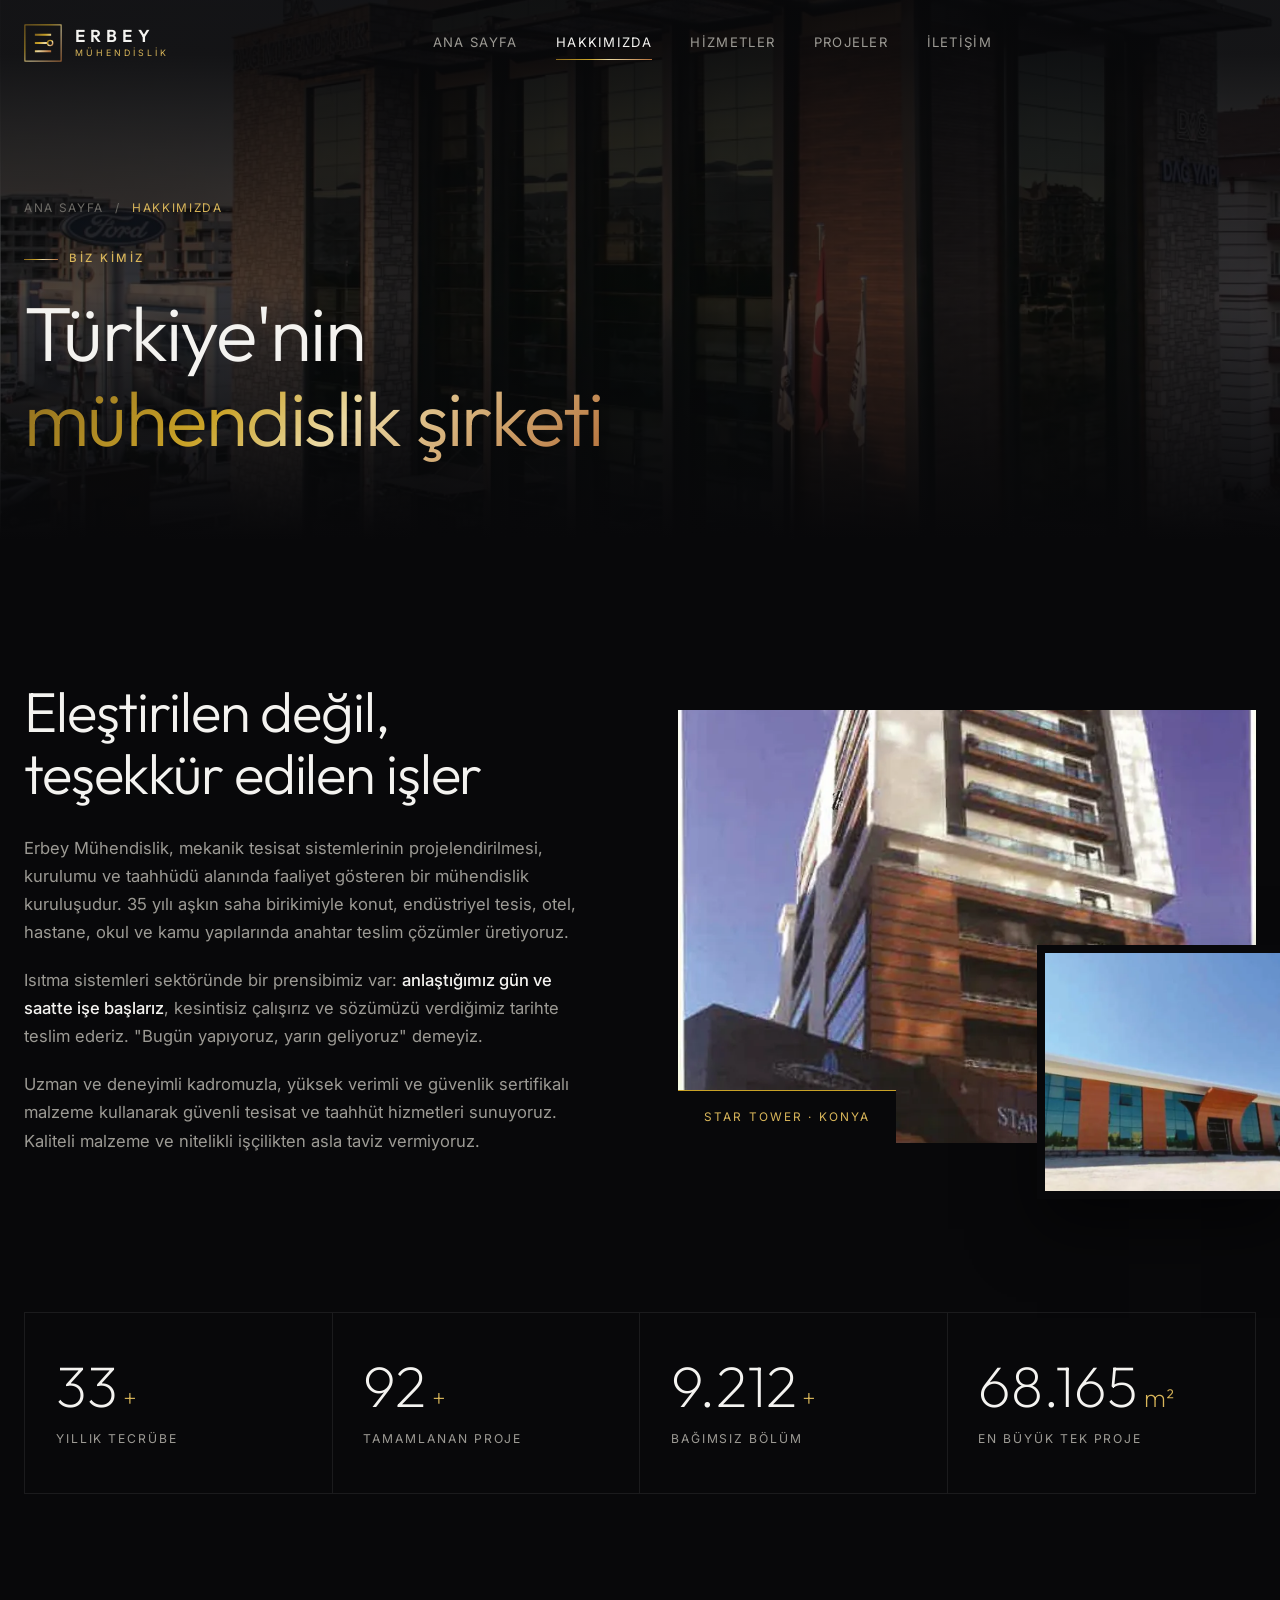
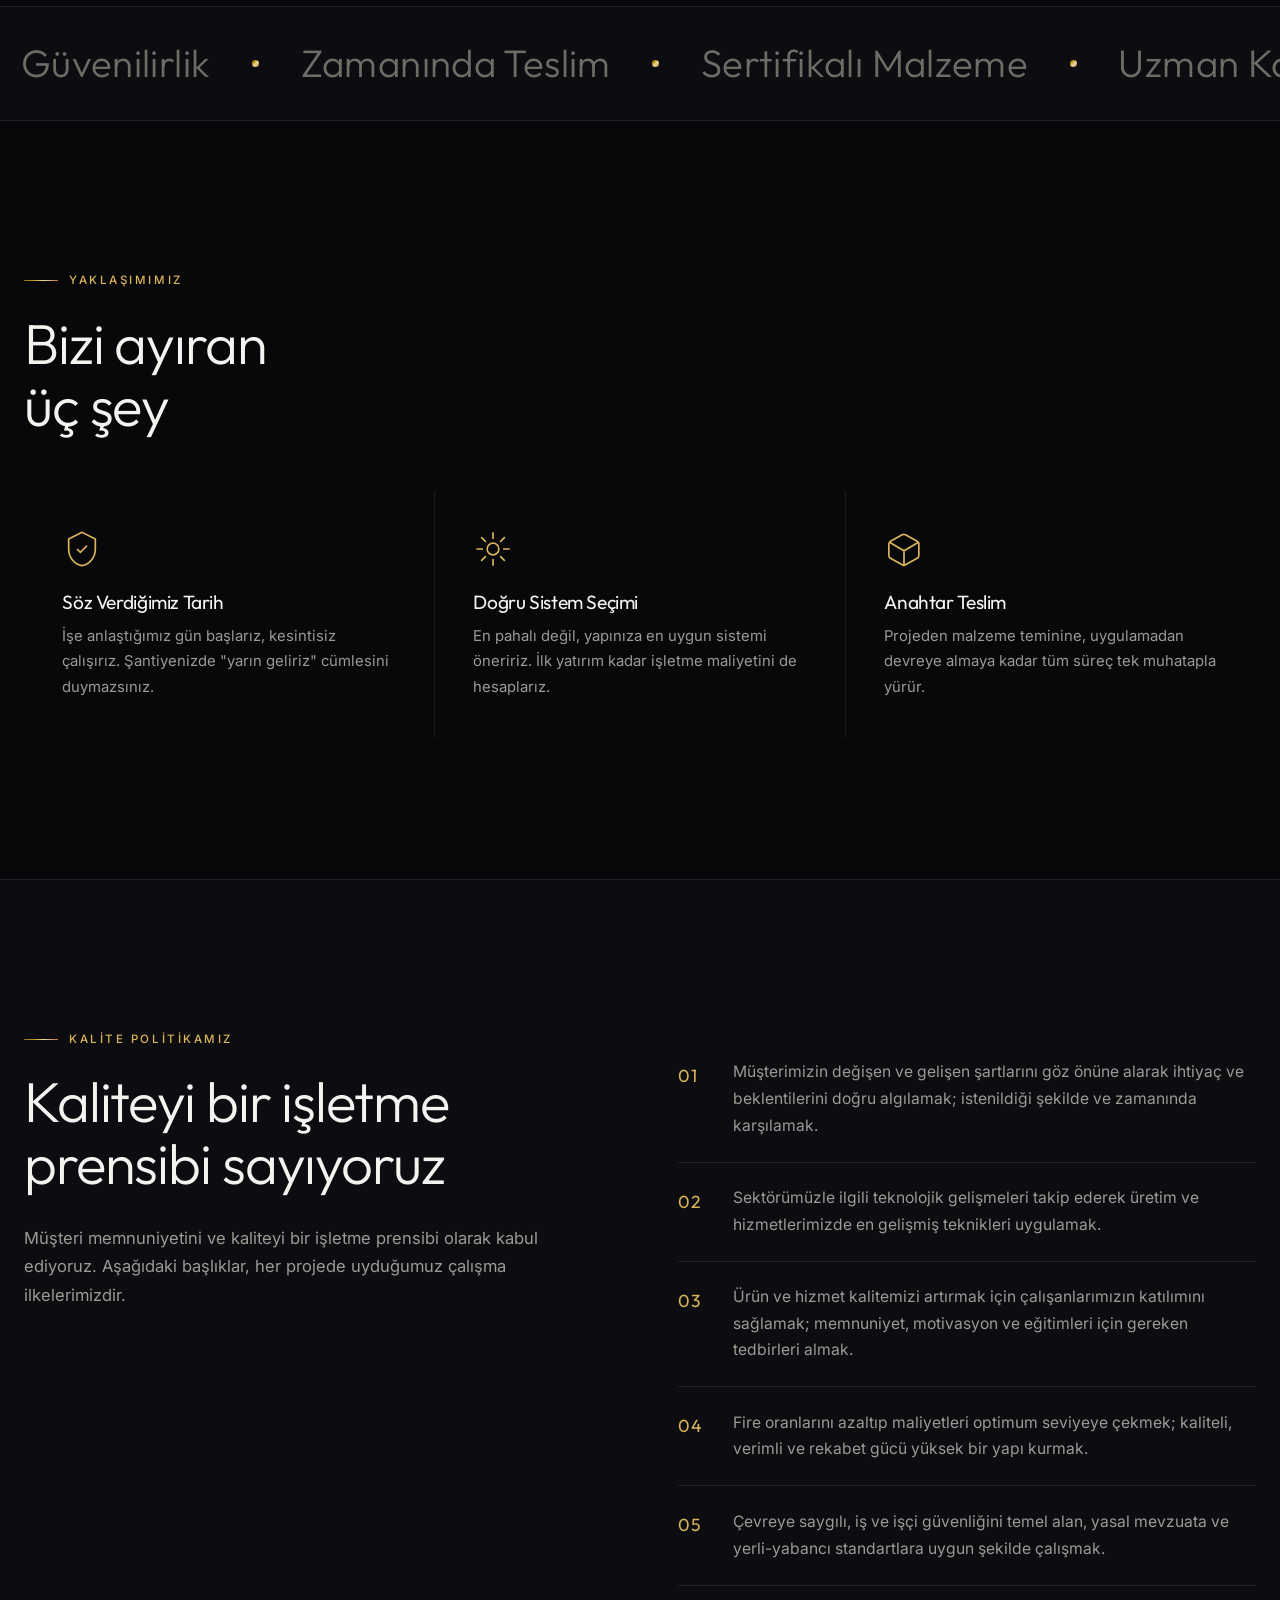
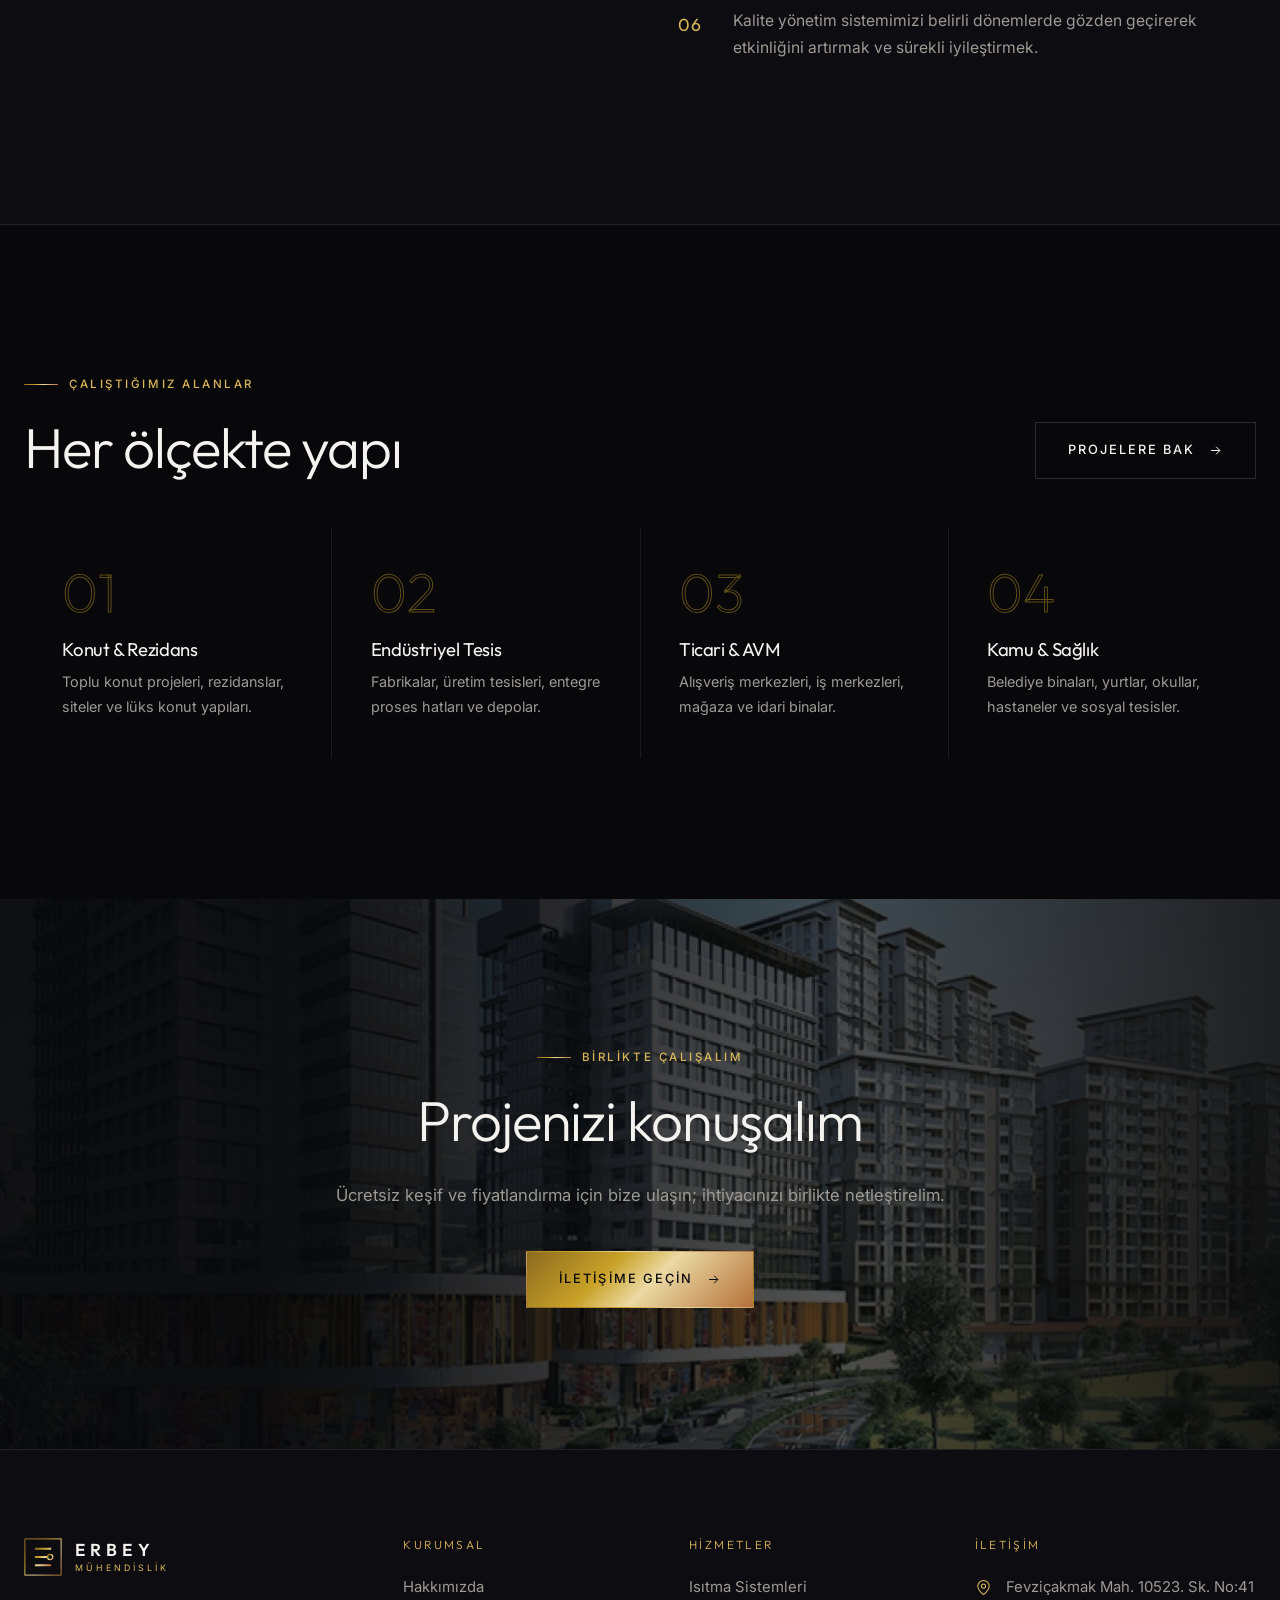
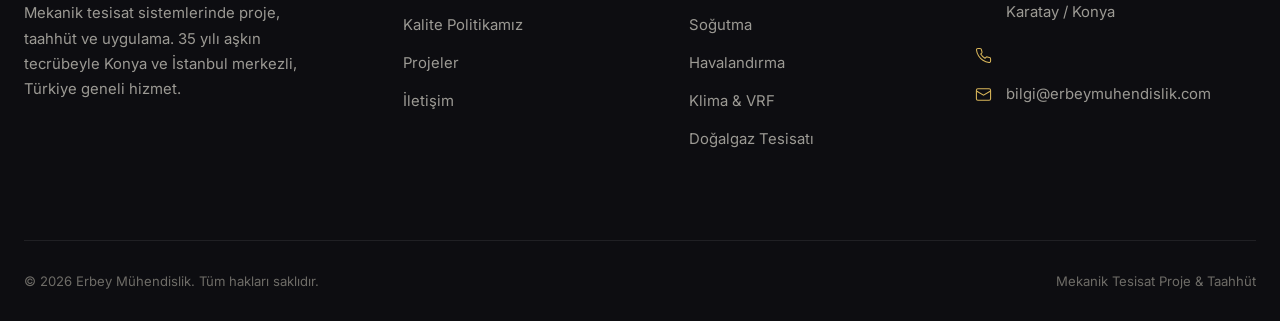
==== commit c6f01ada: "İçerik güncellemesi: yeni adres, telefon kaldırıldı, devam eden projeler - Adres: Fevziçakmak Mah. 1" ====
--- a/hakkimizda.html
+++ b/hakkimizda.html
@@ -65,10 +65,6 @@
       <a class="nav__link" href="iletisim.html">İletişim</a>
     </nav>
     <div class="hdr__cta">
-      <a class="hdr__phone" href="tel:+905331709756">
-        <svg viewBox="0 0 24 24" fill="none" stroke="currentColor" stroke-width="1.5"><path d="M22 16.9v3a2 2 0 0 1-2.2 2 19.8 19.8 0 0 1-8.6-3.1 19.5 19.5 0 0 1-6-6A19.8 19.8 0 0 1 2.1 4.2 2 2 0 0 1 4.1 2h3a2 2 0 0 1 2 1.7c.1 1 .4 1.9.7 2.8a2 2 0 0 1-.4 2.1L8.1 9.9a16 16 0 0 0 6 6l1.3-1.3a2 2 0 0 1 2.1-.5c.9.4 1.8.6 2.8.7a2 2 0 0 1 1.7 2Z"/></svg>
-        0533 170 97 56
-      </a>
       <button class="burger" aria-label="Menüyü aç" aria-expanded="false"><span></span><span></span><span></span></button>
     </div>
   </div>
@@ -83,8 +79,7 @@
     <a class="mmenu__link" href="iletisim.html">İletişim</a>
   </nav>
   <div class="mmenu__foot">
-    Şeker Mah. Uzunyol Sok. No:21/E · Selçuklu / Konya
-    <a href="tel:+905331709756">0533 170 97 56</a>
+    Fevziçakmak Mah. 10523. Sk. No:41 · Karatay / Konya
     <a href="mailto:bilgi@erbeymuhendislik.com">bilgi@erbeymuhendislik.com</a>
   </div>
 </div>
@@ -304,7 +299,7 @@
       </a>
       <p class="ftr__about">
         Mekanik tesisat sistemlerinde proje, taahhüt ve uygulama.
-        35 yılı aşkın tecrübeyle Konya merkezli, Türkiye geneli hizmet.
+        35 yılı aşkın tecrübeyle Konya ve İstanbul merkezli, Türkiye geneli hizmet.
       </p>
     </div>
     <div>
@@ -331,11 +326,10 @@
       <div class="ftr__contact">
         <div class="ftr__item">
           <svg viewBox="0 0 24 24" fill="none" stroke="currentColor" stroke-width="1.5"><path d="M20 10c0 6-8 12-8 12s-8-6-8-12a8 8 0 0 1 16 0Z"/><circle cx="12" cy="10" r="3"/></svg>
-          <span>Şeker Mah. Uzunyol Sok. No:21/E<br>Selçuklu / Konya</span>
+          <span>Fevziçakmak Mah. 10523. Sk. No:41<br>Karatay / Konya</span>
         </div>
         <div class="ftr__item">
           <svg viewBox="0 0 24 24" fill="none" stroke="currentColor" stroke-width="1.5"><path d="M22 16.9v3a2 2 0 0 1-2.2 2 19.8 19.8 0 0 1-8.6-3.1 19.5 19.5 0 0 1-6-6A19.8 19.8 0 0 1 2.1 4.2 2 2 0 0 1 4.1 2h3a2 2 0 0 1 2 1.7c.1 1 .4 1.9.7 2.8a2 2 0 0 1-.4 2.1L8.1 9.9a16 16 0 0 0 6 6l1.3-1.3a2 2 0 0 1 2.1-.5c.9.4 1.8.6 2.8.7a2 2 0 0 1 1.7 2Z"/></svg>
-          <a href="tel:+905331709756">0533 170 97 56</a>
         </div>
         <div class="ftr__item">
           <svg viewBox="0 0 24 24" fill="none" stroke="currentColor" stroke-width="1.5"><rect x="2" y="4" width="20" height="16" rx="2"/><path d="m2 7 10 6 10-6"/></svg>
--- a/assets/css/style.css
+++ b/assets/css/style.css
@@ -704,6 +704,52 @@
 .filter:hover { color: var(--text); border-color: var(--line-2); }
 .filter.is-on { background: var(--grad-gold); color: #0A0A0A; border-color: transparent; }
 .filter span { opacity: .55; margin-left: .5rem; font-size: .9em; }
+
+/* Devam eden projeler filtresi */
+.filter--live { display: inline-flex; align-items: center; gap: .6rem; }
+.filter--live i {
+  width: 7px; height: 7px; border-radius: 50%;
+  background: #4ADE80; flex-shrink: 0;
+  box-shadow: 0 0 0 0 rgba(74, 222, 128, .7);
+  animation: livePulse 2.2s ease-out infinite;
+}
+.filter--live.is-on i { background: #0A0A0A; box-shadow: none; animation: none; }
+@keyframes livePulse {
+  70%  { box-shadow: 0 0 0 7px rgba(74, 222, 128, 0); }
+  100% { box-shadow: 0 0 0 0 rgba(74, 222, 128, 0); }
+}
+
+/* "Devam Ediyor" rozeti */
+.badge {
+  position: absolute;
+  top: 1.2rem; left: 1.2rem;
+  z-index: 3;
+  display: inline-flex;
+  align-items: center;
+  gap: .5rem;
+  padding: .45rem .85rem;
+  font-size: .66rem;
+  font-weight: 500;
+  letter-spacing: .14em;
+  text-transform: uppercase;
+  background: rgba(8, 10, 9, .78);
+  backdrop-filter: blur(8px);
+  -webkit-backdrop-filter: blur(8px);
+  border: 1px solid rgba(74, 222, 128, .45);
+  color: #86EFAC;
+}
+.badge i {
+  width: 6px; height: 6px; border-radius: 50%;
+  background: #4ADE80;
+  animation: livePulse 2.2s ease-out infinite;
+  box-shadow: 0 0 0 0 rgba(74, 222, 128, .7);
+}
+.lb__cat .badge { position: static; margin-left: .8rem; vertical-align: middle; }
+
+/* Görseli henüz yüklenmemiş projeler */
+.card--noimg .card__img img { filter: none; }
+.card--noimg:hover .card__img img { transform: none; }
+.card--noimg .card__img::after { opacity: .55; }
 
 .grid {
   display: grid;
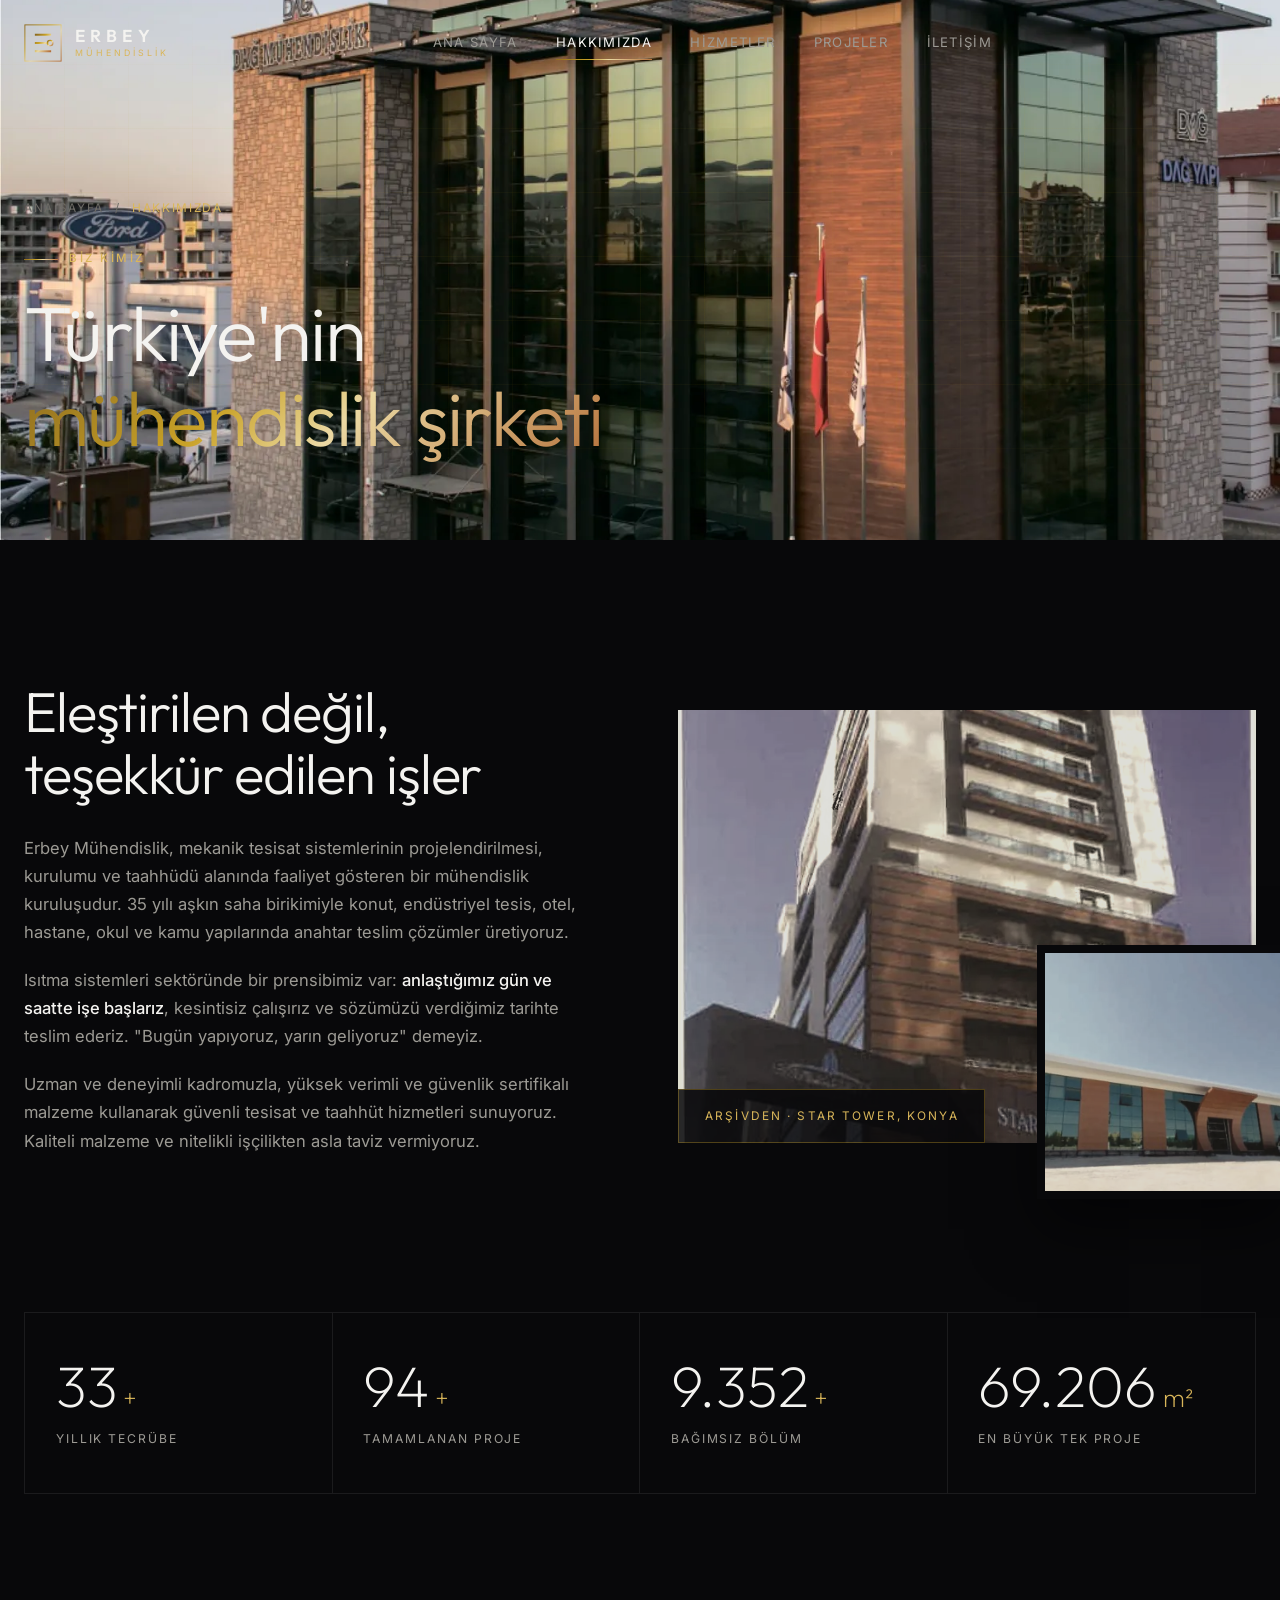
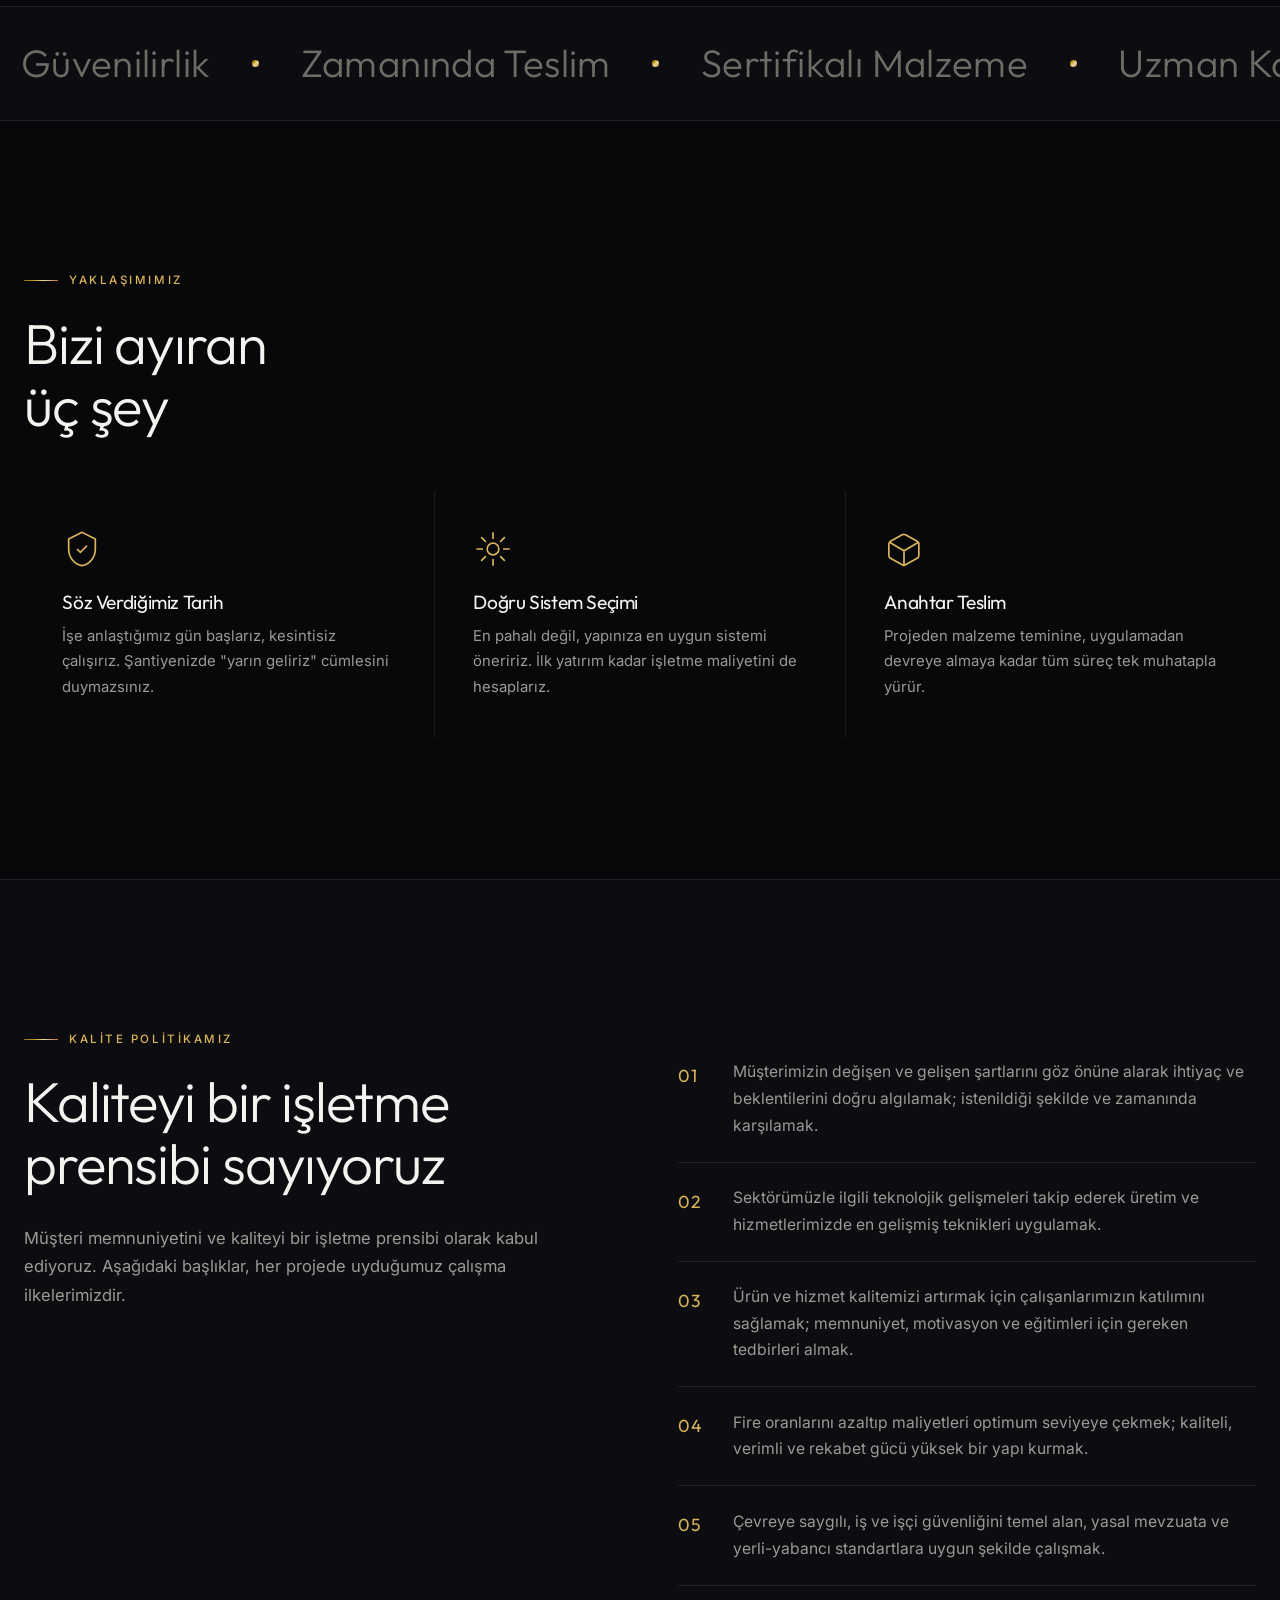
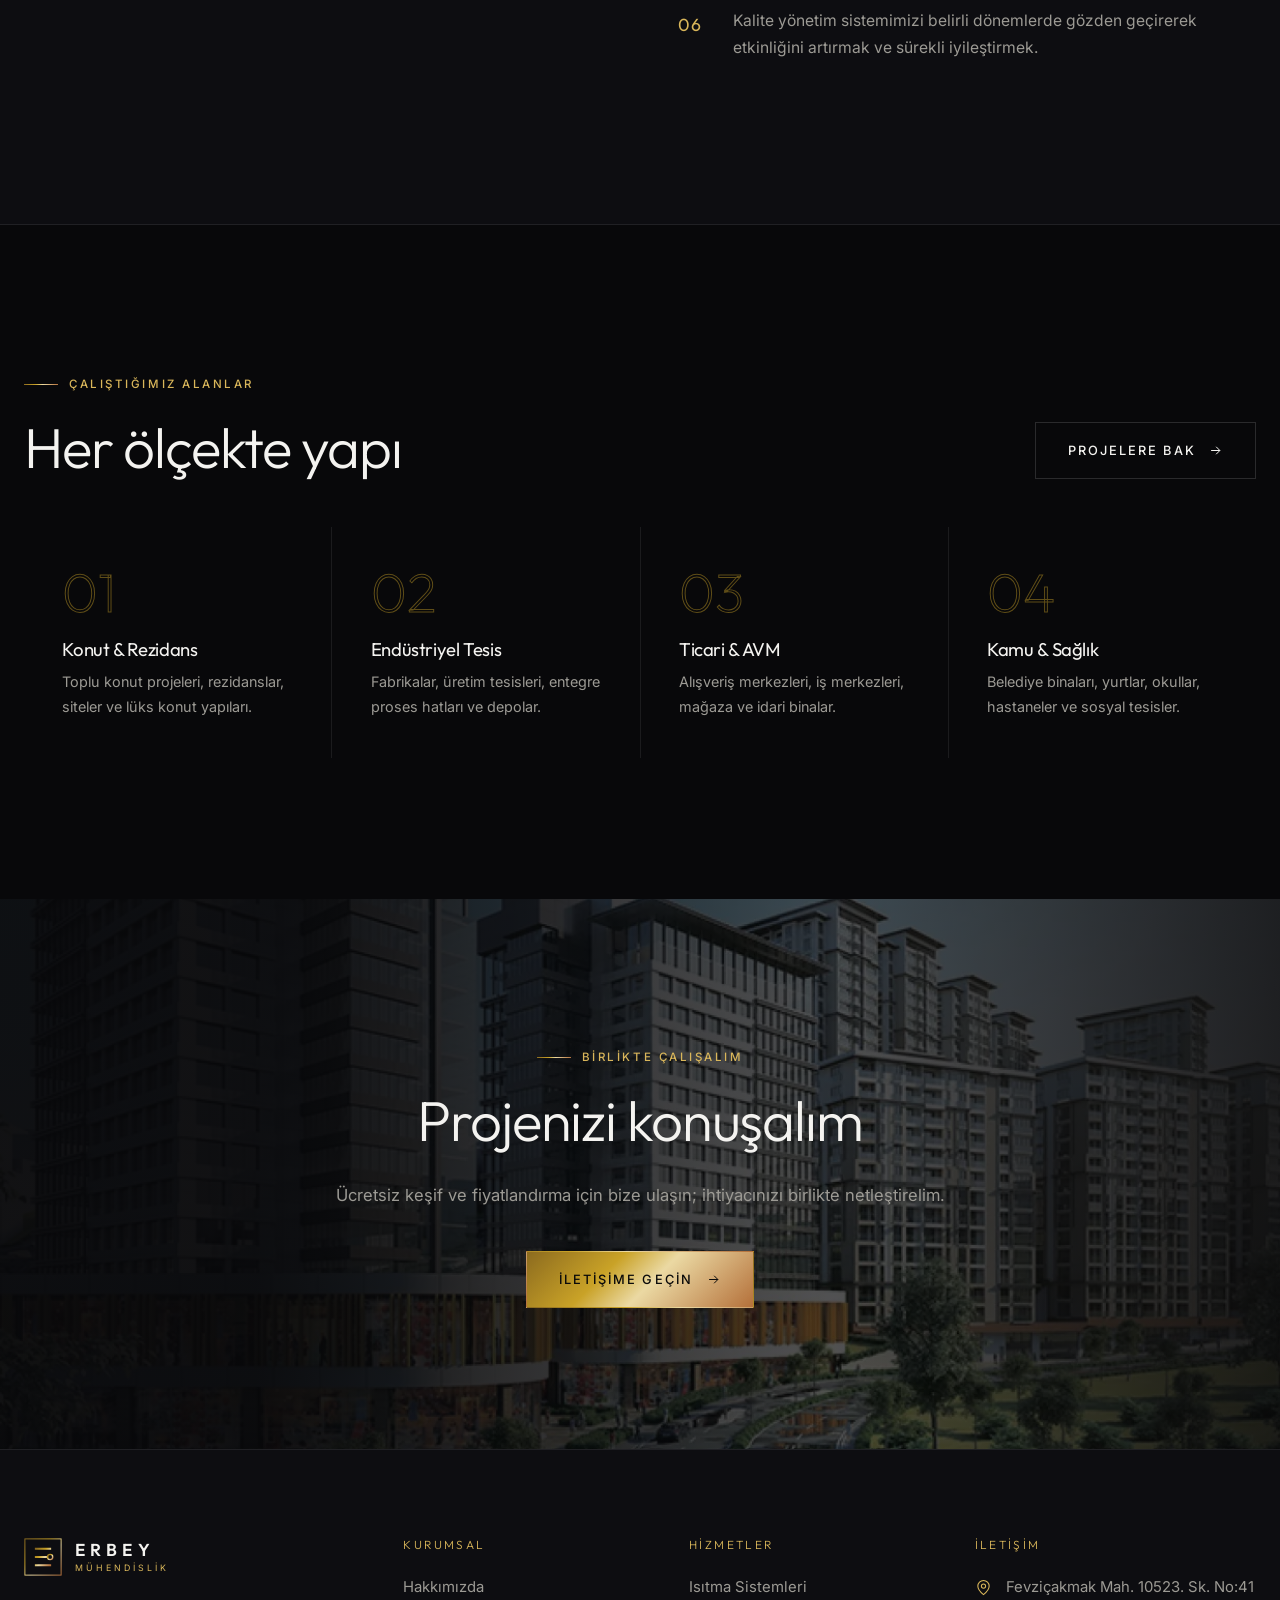
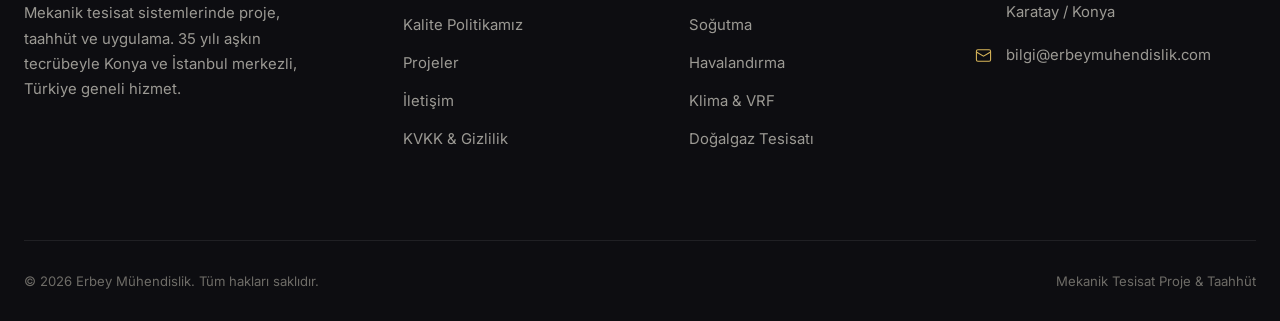
==== commit d0015d00: "Site geliştirme paketi: hata düzeltmeleri, içerik ve tasarım kimliği A — Hatalar: - Footer'daki boş " ====
--- a/hakkimizda.html
+++ b/hakkimizda.html
@@ -7,12 +7,16 @@
 <meta name="description" content="Erbey Mühendislik; 35 yılı aşkın tecrübeyle mekanik tesisat sistemlerinin projelendirilmesi, kurulumu ve taahhüdü alanında hizmet veren bir mühendislik kuruluşudur.">
 <meta name="theme-color" content="#08080A">
 <link rel="canonical" href="https://erbeymuhendislik.com/hakkimizda.html">
+<meta property="og:url" content="https://erbeymuhendislik.com/hakkimizda.html">
 <meta property="og:type" content="website">
 <meta property="og:title" content="Hakkımızda — Erbey Mühendislik">
 <meta property="og:description" content="35 yılı aşkın mekanik tesisat tecrübesi.">
-<meta property="og:image" content="assets/img/projeler/dag-muhendislik-idari-bina-800.jpg">
+<meta property="og:image" content="https://erbeymuhendislik.com/assets/img/projeler/dag-muhendislik-idari-bina-800.jpg">
+<meta name="twitter:card" content="summary_large_image">
 
 <link rel="icon" href="assets/img/favicon.svg" type="image/svg+xml">
+<link rel="icon" type="image/png" sizes="32x32" href="assets/img/favicon-32.png">
+<link rel="apple-touch-icon" href="assets/img/apple-touch-icon.png">
 <link rel="preconnect" href="https://fonts.googleapis.com">
 <link rel="preconnect" href="https://fonts.gstatic.com" crossorigin>
 <link href="https://fonts.googleapis.com/css2?family=Inter:wght@300;400;500&family=Outfit:wght@200;300;400;500;600&display=swap" rel="stylesheet">
@@ -124,14 +128,14 @@
     </div>
 
     <div class="figure-stack" data-rv="right" data-rvd=".15">
-      <div class="figure">
+      <div class="figure figure--archive">
         <picture>
           <source srcset="assets/img/projeler/star-tower-sitesi-800.webp" type="image/webp">
           <img src="assets/img/projeler/star-tower-sitesi-800.jpg" alt="Star Tower Sitesi" loading="lazy">
         </picture>
-        <span class="figure__tag">Star Tower · Konya</span>
-      </div>
-      <div class="figure figure-stack__b">
+        <span class="figure__tag">Arşivden · Star Tower, Konya</span>
+      </div>
+      <div class="figure figure-stack__b figure--archive">
         <picture>
           <source srcset="assets/img/projeler/ozen-makina-800.webp" type="image/webp">
           <img src="assets/img/projeler/ozen-makina-800.jpg" alt="Özen Makina tesisi" loading="lazy">
@@ -309,6 +313,7 @@
         <li><a href="hakkimizda.html#kalite">Kalite Politikamız</a></li>
         <li><a href="projeler.html">Projeler</a></li>
         <li><a href="iletisim.html">İletişim</a></li>
+        <li><a href="kvkk.html">KVKK &amp; Gizlilik</a></li>
       </ul>
     </div>
     <div>
@@ -329,9 +334,6 @@
           <span>Fevziçakmak Mah. 10523. Sk. No:41<br>Karatay / Konya</span>
         </div>
         <div class="ftr__item">
-          <svg viewBox="0 0 24 24" fill="none" stroke="currentColor" stroke-width="1.5"><path d="M22 16.9v3a2 2 0 0 1-2.2 2 19.8 19.8 0 0 1-8.6-3.1 19.5 19.5 0 0 1-6-6A19.8 19.8 0 0 1 2.1 4.2 2 2 0 0 1 4.1 2h3a2 2 0 0 1 2 1.7c.1 1 .4 1.9.7 2.8a2 2 0 0 1-.4 2.1L8.1 9.9a16 16 0 0 0 6 6l1.3-1.3a2 2 0 0 1 2.1-.5c.9.4 1.8.6 2.8.7a2 2 0 0 1 1.7 2Z"/></svg>
-        </div>
-        <div class="ftr__item">
           <svg viewBox="0 0 24 24" fill="none" stroke="currentColor" stroke-width="1.5"><rect x="2" y="4" width="20" height="16" rx="2"/><path d="m2 7 10 6 10-6"/></svg>
           <a href="mailto:bilgi@erbeymuhendislik.com">bilgi@erbeymuhendislik.com</a>
         </div>
--- a/assets/css/style.css
+++ b/assets/css/style.css
@@ -1173,3 +1173,117 @@
   .hdr, .totop, .progress, .pre, .marquee, .hero__scroll { display: none !important; }
   body { background: #fff; color: #000; }
 }
+
+/* ============================================================
+   C PAKETİ — Blueprint kimliği, referans duvarı, SSS, arşiv
+   ============================================================ */
+
+/* --- Blueprint grid dokusu (hero + sayfa başlıkları) --- */
+.hero::after, .phead::after {
+  content: ""; position: absolute; inset: 0; pointer-events: none; z-index: 1;
+  background-image:
+    linear-gradient(rgba(201,162,39,.045) 1px, transparent 1px),
+    linear-gradient(90deg, rgba(201,162,39,.045) 1px, transparent 1px);
+  background-size: 64px 64px;
+  mask-image: linear-gradient(180deg, transparent 0%, #000 30%, #000 70%, transparent 100%);
+  -webkit-mask-image: linear-gradient(180deg, transparent 0%, #000 30%, #000 70%, transparent 100%);
+}
+.hero { position: relative; }
+.phead { position: relative; }
+
+/* --- Pafta etiketi (teknik çizim kodu) --- */
+.eyebrow[data-plate]::after {
+  content: attr(data-plate);
+  margin-left: 1rem; padding: .28rem .6rem;
+  border: 1px solid rgba(201,162,39,.3);
+  font-size: .58rem; letter-spacing: .18em;
+  color: rgba(201,162,39,.75);
+  font-variant-numeric: tabular-nums;
+}
+
+/* --- Kart köşe tikleri (teknik çizim köşebentleri) --- */
+.card { position: relative; }
+.card::before, .card::after {
+  content: ""; position: absolute; width: 14px; height: 14px; z-index: 4;
+  opacity: 0; transition: opacity .35s;
+  pointer-events: none;
+}
+.card::before { top: 8px; right: 8px; border-top: 1px solid var(--gold-soft); border-right: 1px solid var(--gold-soft); }
+.card::after  { bottom: 8px; left: 8px; border-bottom: 1px solid var(--gold-soft); border-left: 1px solid var(--gold-soft); }
+.card:hover::before, .card:hover::after { opacity: 1; }
+
+/* --- Referans duvarı --- */
+.clients-head { display: flex; align-items: flex-end; justify-content: space-between; gap: 2rem; margin-bottom: 2.6rem; flex-wrap: wrap; }
+.clients-note { max-width: 380px; color: var(--muted); font-size: .95rem; margin: 0; }
+.clients {
+  display: grid; grid-template-columns: repeat(4, 1fr);
+  gap: 1px; background: var(--line); border: 1px solid var(--line);
+}
+.client {
+  background: var(--ink); padding: clamp(1.4rem, 2.6vw, 2.2rem) clamp(1.2rem, 2vw, 1.8rem);
+  display: flex; flex-direction: column; gap: .35rem;
+  transition: background .35s;
+}
+.client b {
+  font-family: 'Outfit', sans-serif; font-weight: 400;
+  font-size: clamp(1.02rem, 1.6vw, 1.3rem); letter-spacing: .01em; color: var(--text);
+  transition: color .35s;
+}
+.client i { font-style: normal; font-size: .78rem; color: var(--muted); letter-spacing: .04em; }
+.client:hover { background: #131318; }
+.client:hover b { color: var(--gold-soft); }
+@media (max-width: 1000px) { .clients { grid-template-columns: repeat(3, 1fr); } }
+@media (max-width: 640px)  { .clients { grid-template-columns: repeat(2, 1fr); } }
+
+/* --- Manifesto --- */
+.manifesto { border-block: 1px solid var(--line); background: var(--ink-1); }
+.manifesto__q {
+  position: relative; max-width: 900px; margin: 0 auto; text-align: center;
+  font-family: 'Outfit', sans-serif; font-weight: 300;
+  font-size: clamp(1.5rem, 3.4vw, 2.5rem); line-height: 1.4; color: var(--text);
+}
+.manifesto__q em { font-style: normal; color: var(--gold-soft); }
+.manifesto__mark {
+  display: block; font-size: clamp(3.4rem, 7vw, 5.4rem); line-height: .4;
+  color: rgba(201,162,39,.5); margin-bottom: 1.6rem; font-family: Georgia, serif;
+}
+.manifesto__src {
+  margin-top: 2rem; font-family: 'Inter', sans-serif;
+  font-size: .8rem; letter-spacing: .16em; text-transform: uppercase; color: var(--muted);
+}
+
+/* --- SSS --- */
+.faq { display: grid; gap: 0; border-top: 1px solid var(--line); }
+.faq__item { border-bottom: 1px solid var(--line); }
+.faq__item summary {
+  cursor: pointer; list-style: none; position: relative;
+  padding: 1.5rem 3rem 1.5rem 0;
+  font-family: 'Outfit', sans-serif; font-weight: 400;
+  font-size: clamp(1.02rem, 1.8vw, 1.2rem); color: var(--text);
+  transition: color .3s;
+}
+.faq__item summary::-webkit-details-marker { display: none; }
+.faq__item summary::after {
+  content: "+"; position: absolute; right: .4rem; top: 50%;
+  transform: translateY(-50%);
+  font-weight: 200; font-size: 1.6rem; color: var(--gold-soft);
+  transition: transform .3s;
+}
+.faq__item[open] summary::after { transform: translateY(-50%) rotate(45deg); }
+.faq__item summary:hover { color: var(--gold-soft); }
+.faq__item p { padding: 0 0 1.6rem; margin: 0; max-width: 720px; color: var(--muted); line-height: 1.8; }
+
+/* --- Arşiv estetiği (eski katalog taramaları) --- */
+.figure--archive img {
+  filter: sepia(.28) contrast(.94) brightness(.9) saturate(.75);
+}
+.figure--archive { outline: 1px solid rgba(201,162,39,.25); outline-offset: -10px; }
+.figure--archive .figure__tag {
+  background: rgba(8,8,10,.85); border: 1px solid rgba(201,162,39,.35);
+}
+
+/* --- Mikro etkileşimler --- */
+@media (pointer: fine) and (prefers-reduced-motion: no-preference) {
+  .btn { transition: transform .25s cubic-bezier(.22,1,.36,1), background .35s, color .35s, border-color .35s; will-change: transform; }
+  .card { transition: transform .45s cubic-bezier(.22,1,.36,1); transform-style: preserve-3d; }
+}
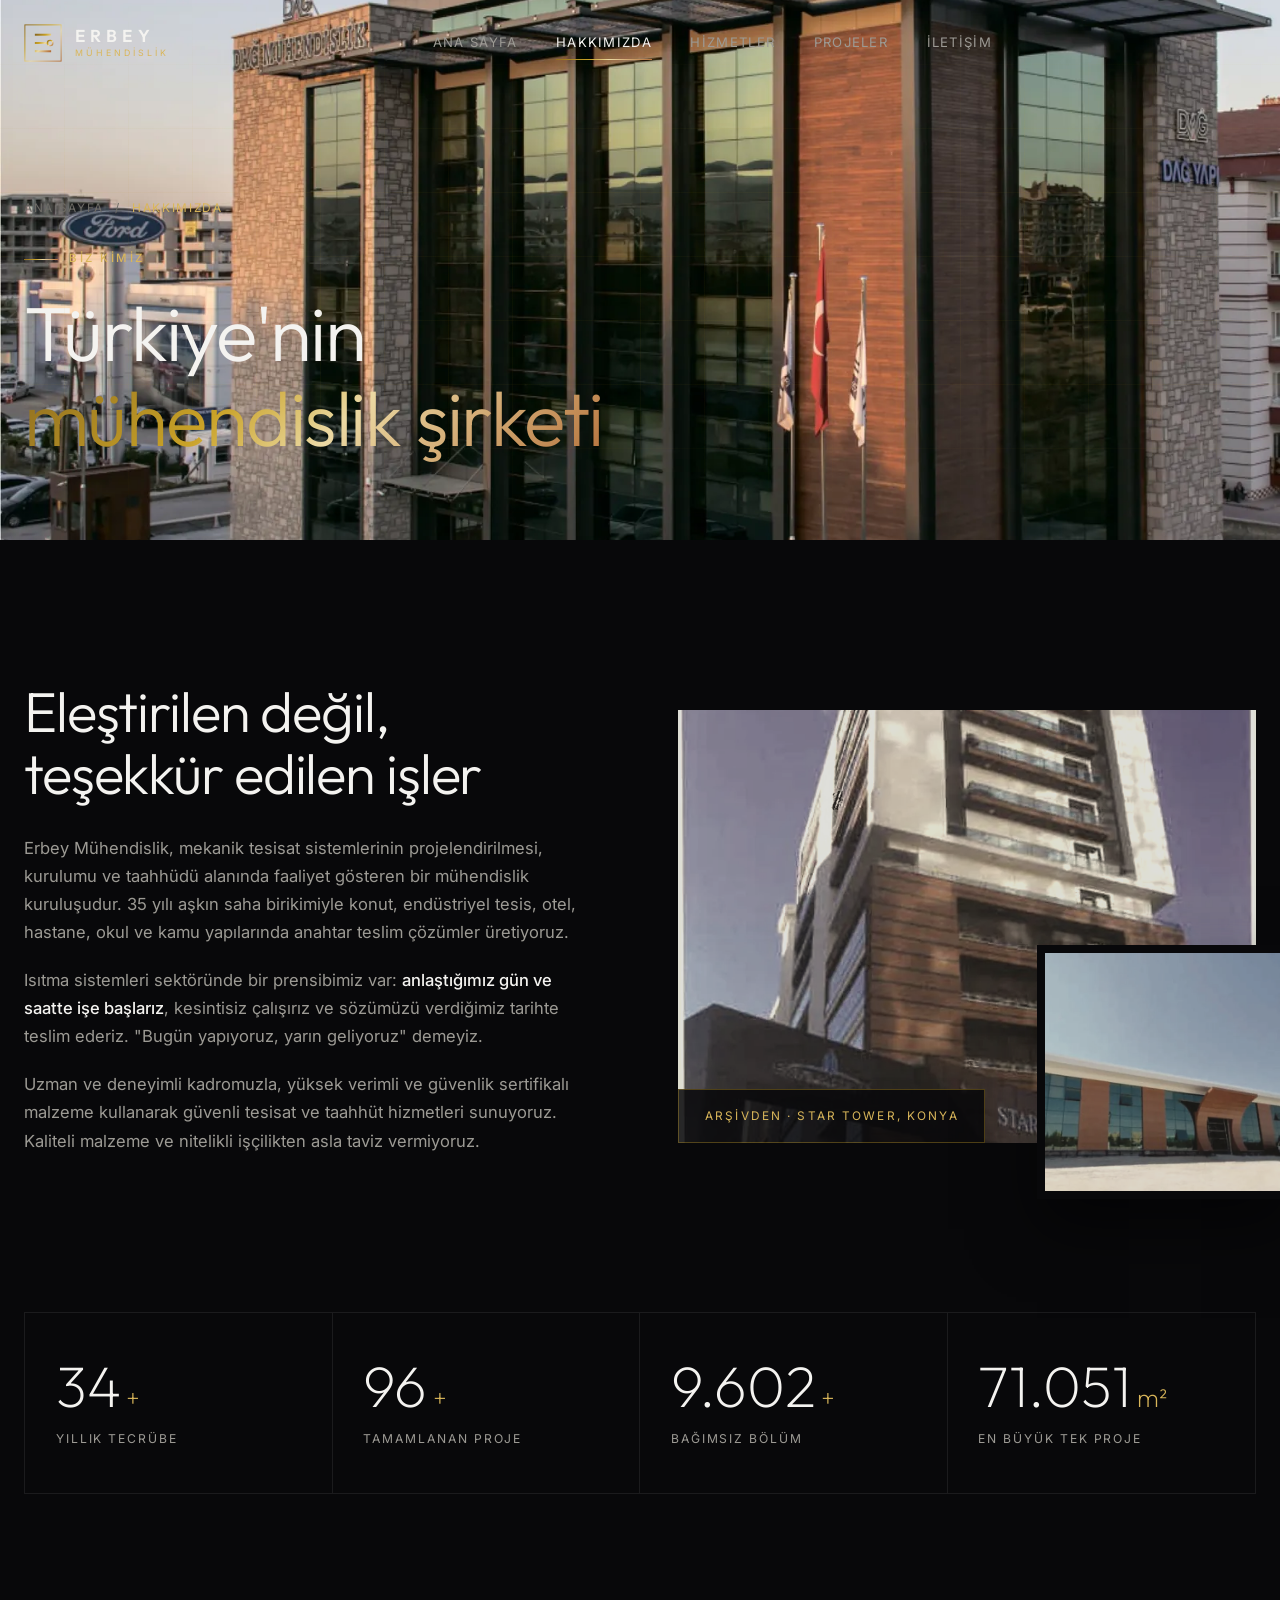
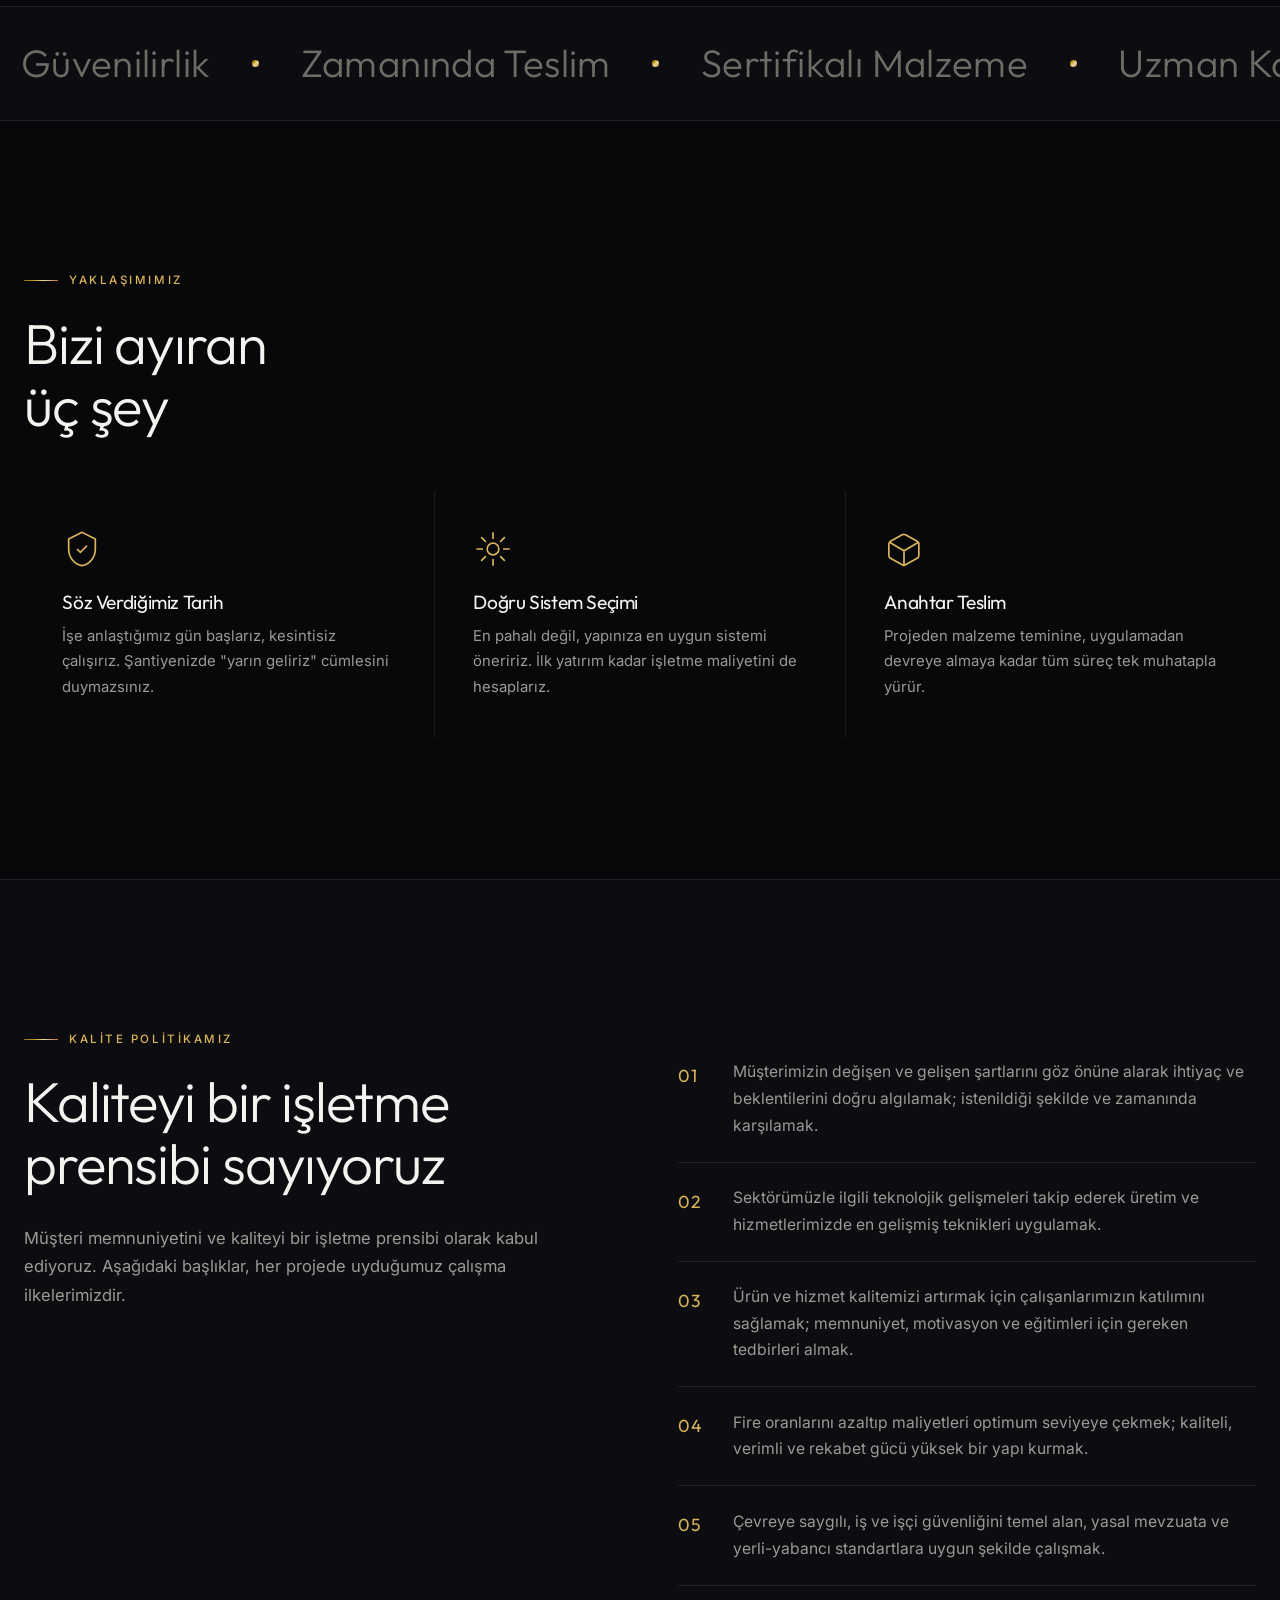
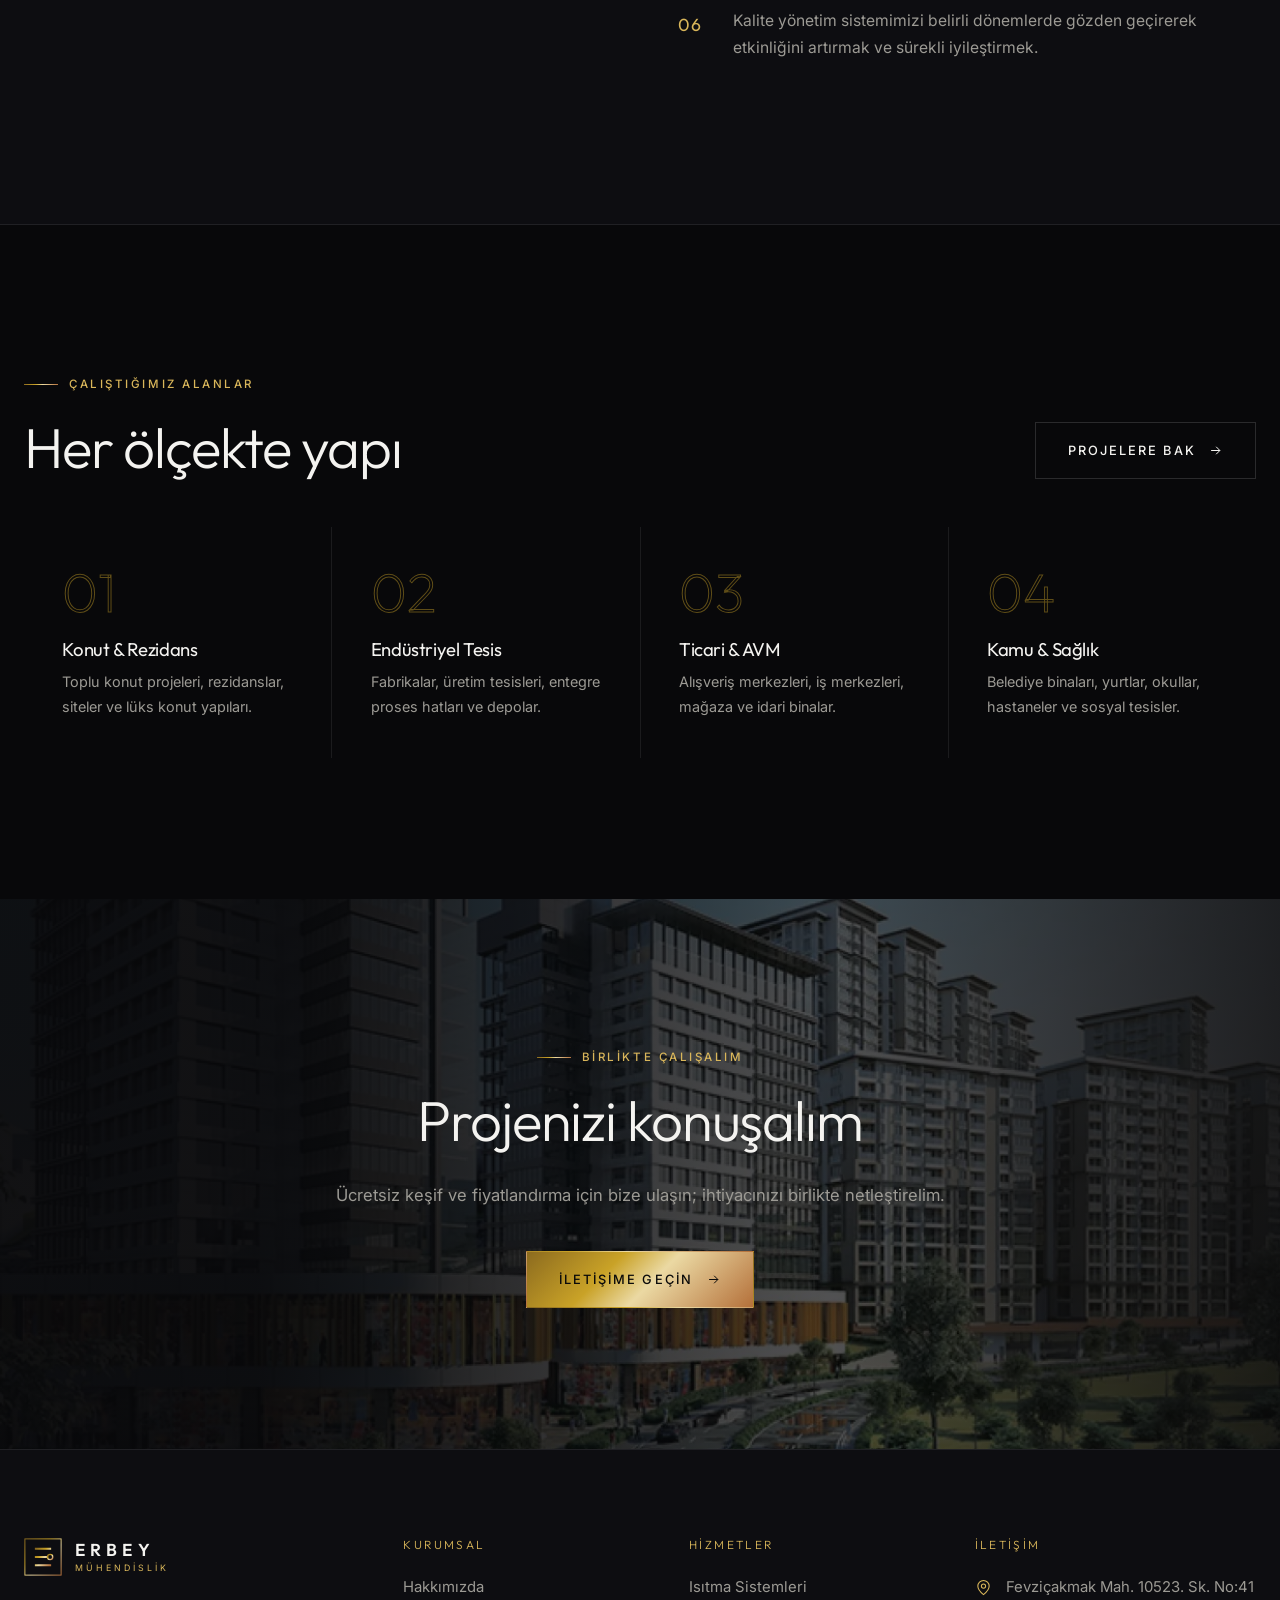
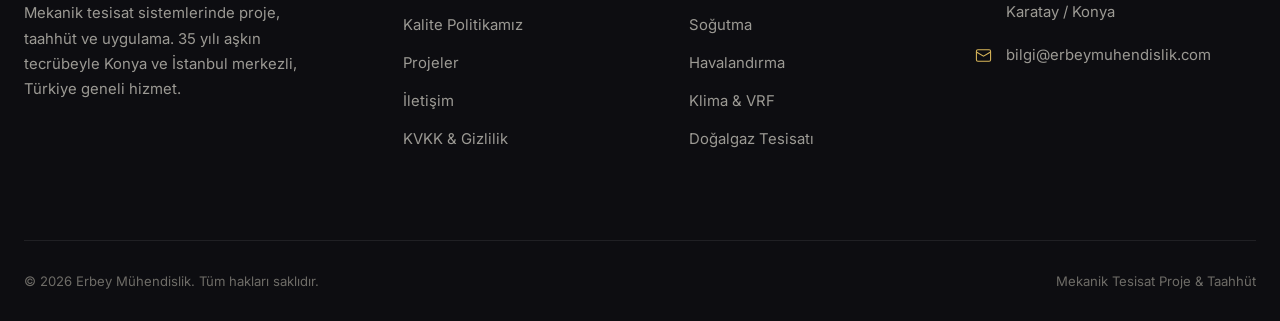
==== commit 08ec38b4: "CSS/JS referanslarına sürüm parametresi (önbellek kırıcı) Tarayıcılar statik dosyaları 4 saat önbell" ====
--- a/hakkimizda.html
+++ b/hakkimizda.html
@@ -20,7 +20,7 @@
 <link rel="preconnect" href="https://fonts.googleapis.com">
 <link rel="preconnect" href="https://fonts.gstatic.com" crossorigin>
 <link href="https://fonts.googleapis.com/css2?family=Inter:wght@300;400;500&family=Outfit:wght@200;300;400;500;600&display=swap" rel="stylesheet">
-<link rel="stylesheet" href="assets/css/style.css">
+<link rel="stylesheet" href="assets/css/style.css?v=20260801">
 <style>
   .vals { display: grid; grid-template-columns: repeat(3, 1fr); gap: 1px; background: var(--line); }
   .val { background: var(--ink); padding: clamp(1.8rem, 3vw, 2.6rem); }
@@ -350,7 +350,7 @@
   <svg viewBox="0 0 24 24" fill="none" stroke="currentColor" stroke-width="1.6"><path d="M12 19V5M5 12l7-7 7 7"/></svg>
 </button>
 
-<script src="assets/js/projects.js"></script>
-<script src="assets/js/main.js"></script>
+<script src="assets/js/projects.js?v=20260801"></script>
+<script src="assets/js/main.js?v=20260801"></script>
 </body>
 </html>
